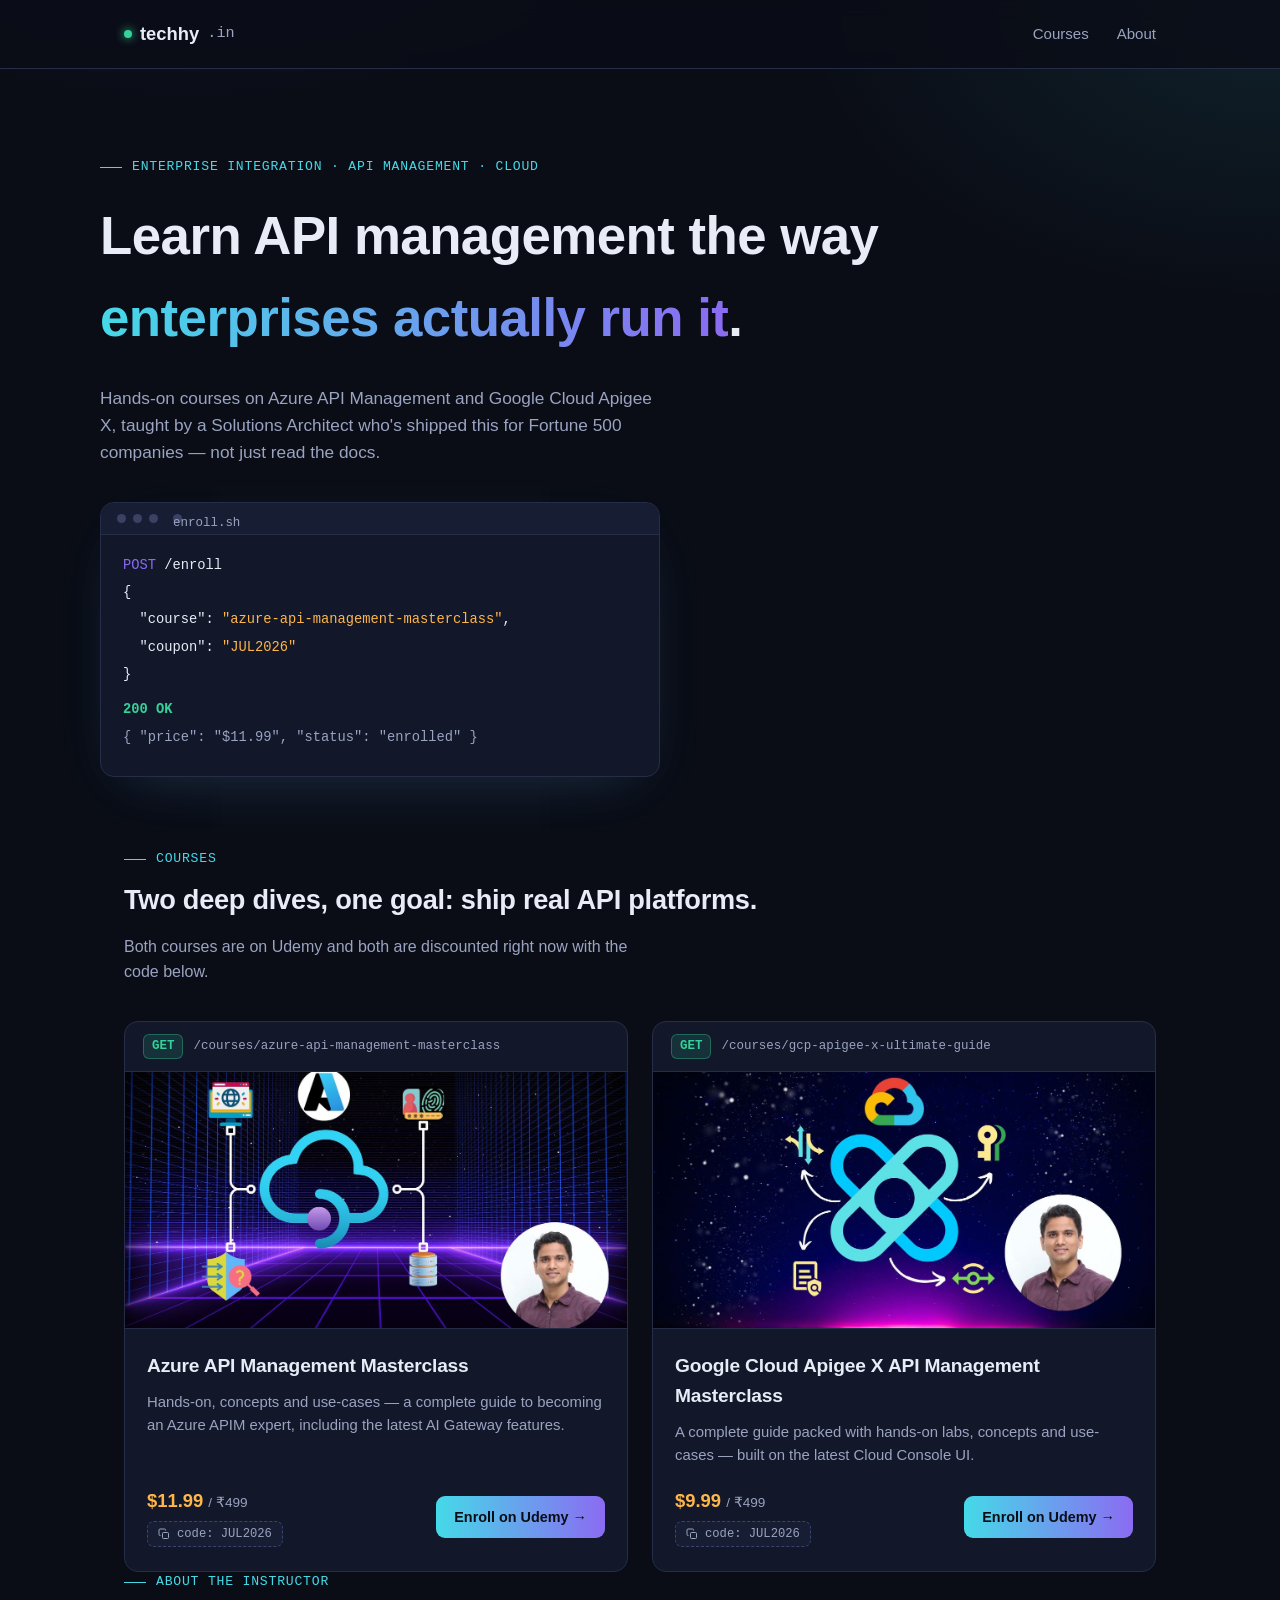
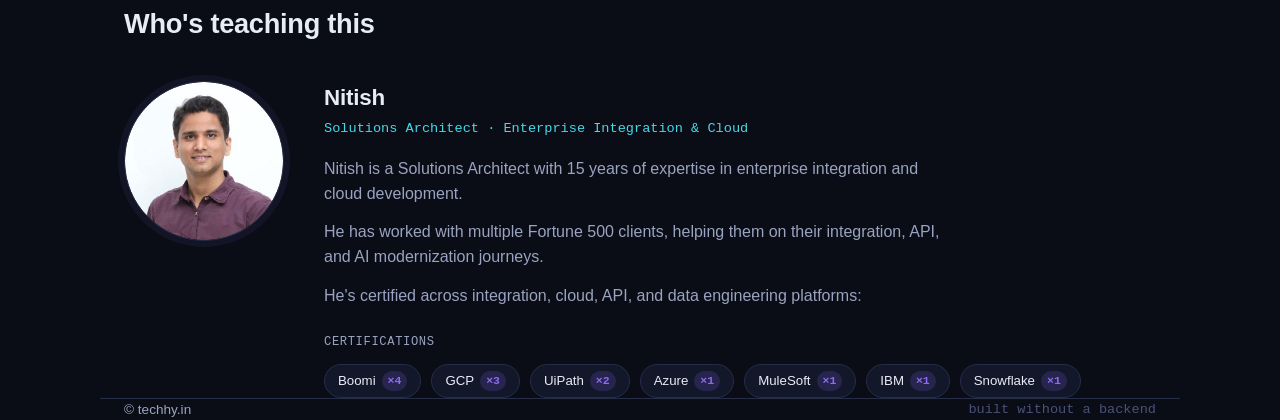
==== index.html @ 42d877bc "Initial Upload" ====
<!DOCTYPE html>
<html lang="en">
<head>
<meta charset="UTF-8">
<meta name="viewport" content="width=device-width, initial-scale=1.0">
<title>Techhy — API Management Courses by Nitish</title>
<meta name="description" content="Hands-on Azure API Management and Google Cloud Apigee X courses, taught by a Solutions Architect with 15 years in enterprise integration.">
<meta http-equiv="Content-Security-Policy" content="default-src 'self'; img-src 'self' data:; style-src 'self' 'unsafe-inline' https://fonts.googleapis.com; font-src https://fonts.gstatic.com; script-src 'self'; frame-ancestors 'none'; base-uri 'self'; form-action 'none';">
<link rel="preconnect" href="https://fonts.googleapis.com">
<link rel="preconnect" href="https://fonts.gstatic.com" crossorigin>
<link href="https://fonts.googleapis.com/css2?family=Space+Grotesk:wght@500;600;700&family=Inter:wght@400;500;600&family=JetBrains+Mono:wght@400;500;600&display=swap" rel="stylesheet">
<style>
  :root{
    --bg:#0a0d16;
    --panel:#12172a;
    --panel-2:#171d33;
    --border:#262d47;
    --text:#e8ecf7;
    --text-dim:#9aa3c0;
    --cyan:#45d9e8;
    --violet:#8b6bf2;
    --amber:#ffb648;
    --get:#34d399;
    --radius:14px;
  }
  *{box-sizing:border-box;}
  html{scroll-behavior:smooth;}
  @media (prefers-reduced-motion: reduce){
    html{scroll-behavior:auto;}
    *{animation-duration:0.001ms !important; transition-duration:0.001ms !important;}
  }
  body{
    margin:0;
    background:
      radial-gradient(ellipse 900px 500px at 15% -10%, rgba(139,107,242,0.16), transparent 60%),
      radial-gradient(ellipse 800px 500px at 100% 0%, rgba(69,217,232,0.10), transparent 60%),
      var(--bg);
    color:var(--text);
    font-family:'Inter', sans-serif;
    line-height:1.55;
    -webkit-font-smoothing:antialiased;
  }
  h1,h2,h3{
    font-family:'Space Grotesk', sans-serif;
    margin:0 0 0.5em 0;
    letter-spacing:-0.01em;
  }
  a{color:inherit;}
  .mono{font-family:'JetBrains Mono', monospace;}
  .wrap{max-width:1080px; margin:0 auto; padding:0 24px;}

  :focus-visible{
    outline:2px solid var(--cyan);
    outline-offset:3px;
    border-radius:4px;
  }

  /* NAV */
  header{
    position:sticky; top:0; z-index:20;
    background:rgba(10,13,22,0.82);
    backdrop-filter:blur(10px);
    border-bottom:1px solid var(--border);
  }
  nav.wrap{
    display:flex; align-items:center; justify-content:space-between;
    height:68px;
  }
  .brand{
    font-family:'Space Grotesk', sans-serif;
    font-weight:700; font-size:1.15rem;
    text-decoration:none;
    display:flex; align-items:center; gap:8px;
  }
  .brand .dot{
    width:8px; height:8px; border-radius:50%;
    background:var(--get);
    box-shadow:0 0 10px var(--get);
    flex-shrink:0;
  }
  .brand .path-suffix{ color:var(--text-dim); font-family:'JetBrains Mono',monospace; font-weight:400; font-size:0.95rem;}
  .navlinks{display:flex; gap:28px; list-style:none; margin:0; padding:0;}
  .navlinks a{
    text-decoration:none; color:var(--text-dim); font-size:0.94rem; font-weight:500;
    transition:color 0.15s ease;
  }
  .navlinks a:hover{color:var(--text);}

  /* HERO */
  .hero{
    padding:88px 0 72px;
  }
  .eyebrow{
    font-family:'JetBrains Mono', monospace;
    color:var(--cyan);
    font-size:0.82rem;
    letter-spacing:0.06em;
    text-transform:uppercase;
    margin-bottom:18px;
    display:flex; align-items:center; gap:10px;
  }
  .eyebrow::before{
    content:"";
    width:22px; height:1px; background:var(--cyan);
    display:inline-block;
  }
  .hero h1{
    font-size:clamp(2.1rem, 4.5vw, 3.3rem);
    max-width:780px;
    font-weight:700;
  }
  .hero h1 .accent{
    background:linear-gradient(90deg, var(--cyan), var(--violet));
    -webkit-background-clip:text;
    background-clip:text;
    color:transparent;
  }
  .hero p.lead{
    color:var(--text-dim);
    font-size:1.08rem;
    max-width:560px;
    margin-bottom:36px;
  }

  /* Console signature element */
  .console{
    background:var(--panel);
    border:1px solid var(--border);
    border-radius:var(--radius);
    max-width:560px;
    overflow:hidden;
    box-shadow:0 20px 60px -20px rgba(69,217,232,0.12), 0 20px 60px -30px rgba(139,107,242,0.15);
  }
  .console-bar{
    display:flex; align-items:center; gap:7px;
    padding:11px 16px;
    background:var(--panel-2);
    border-bottom:1px solid var(--border);
  }
  .console-bar span{
    width:9px; height:9px; border-radius:50%; background:#3a4162;
  }
  .console-title{
    margin-left:8px;
    font-family:'JetBrains Mono', monospace;
    font-size:0.78rem;
    color:var(--text-dim);
  }
  .console-body{
    padding:20px 22px 22px;
    font-family:'JetBrains Mono', monospace;
    font-size:0.86rem;
  }
  .console-line{margin:0 0 6px 0; white-space:pre-wrap;}
  .k{color:var(--violet);}
  .s{color:var(--amber);}
  .c{color:var(--text-dim);}
  .status-ok{
    color:var(--get);
    font-weight:600;
  }

  /* SECTIONS */
  section{padding:64px 0;}
  .section-head{margin-bottom:36px;}
  .section-head .eyebrow{margin-bottom:10px;}
  .section-head h2{font-size:1.7rem;}
  .section-head p{color:var(--text-dim); max-width:520px; margin:0;}

  /* COURSE CARDS */
  .courses-grid{
    display:grid;
    grid-template-columns:repeat(auto-fit, minmax(320px, 1fr));
    gap:24px;
  }
  .course-card{
    background:var(--panel);
    border:1px solid var(--border);
    border-radius:var(--radius);
    overflow:hidden;
    display:flex; flex-direction:column;
    transition:transform 0.2s ease, border-color 0.2s ease;
  }
  .course-card:hover{
    transform:translateY(-3px);
    border-color:#3a4270;
  }
  .endpoint-row{
    display:flex; align-items:center; gap:10px;
    padding:12px 18px;
    border-bottom:1px solid var(--border);
    font-family:'JetBrains Mono', monospace;
    font-size:0.78rem;
    color:var(--text-dim);
    overflow-x:auto;
  }
  .method{
    background:rgba(52,211,153,0.14);
    color:var(--get);
    border:1px solid rgba(52,211,153,0.35);
    padding:2px 8px;
    border-radius:6px;
    font-weight:600;
    flex-shrink:0;
  }
  .course-thumb{
    width:100%;
    aspect-ratio:16/8.2;
    object-fit:cover;
    display:block;
    border-bottom:1px solid var(--border);
  }
  .course-body{
    padding:22px 22px 24px;
    display:flex; flex-direction:column;
    flex:1;
  }
  .course-body h3{font-size:1.2rem; margin-bottom:10px;}
  .course-body p.desc{
    color:var(--text-dim);
    font-size:0.93rem;
    margin:0 0 20px 0;
    flex:1;
  }
  .course-footer{
    display:flex; align-items:center; justify-content:space-between;
    gap:12px;
    flex-wrap:wrap;
  }
  .price-block{display:flex; flex-direction:column; gap:6px;}
  .price{
    font-family:'Space Grotesk', sans-serif;
    font-weight:700;
    font-size:1.15rem;
    color:var(--amber);
  }
  .price .inr{color:var(--text-dim); font-weight:500; font-size:0.85rem;}
  .coupon-btn{
    display:inline-flex; align-items:center; gap:7px;
    background:var(--panel-2);
    border:1px dashed #3a4270;
    color:var(--text-dim);
    font-family:'JetBrains Mono', monospace;
    font-size:0.76rem;
    padding:5px 10px;
    border-radius:7px;
    cursor:pointer;
    width:fit-content;
  }
  .coupon-btn:hover{color:var(--text); border-color:var(--cyan);}
  .coupon-btn svg{width:12px; height:12px; flex-shrink:0;}
  .enroll-btn{
    display:inline-flex; align-items:center; gap:8px;
    background:linear-gradient(90deg, var(--cyan), var(--violet));
    color:#0a0d16;
    font-weight:600;
    font-size:0.9rem;
    padding:10px 18px;
    border-radius:9px;
    text-decoration:none;
    white-space:nowrap;
    transition:filter 0.15s ease, transform 0.15s ease;
  }
  .enroll-btn:hover{filter:brightness(1.08); transform:translateY(-1px);}

  /* ABOUT */
  .about-grid{
    display:grid;
    grid-template-columns:auto 1fr;
    gap:40px;
    align-items:start;
  }
  .about-photo{
    width:160px; height:160px;
    border-radius:50%;
    object-fit:cover;
    border:1px solid var(--border);
    box-shadow:0 0 0 6px rgba(139,107,242,0.08);
  }
  .about-text h3{font-size:1.4rem; margin-bottom:2px;}
  .about-role{
    color:var(--cyan);
    font-family:'JetBrains Mono', monospace;
    font-size:0.85rem;
    margin-bottom:18px;
  }
  .about-text p{color:var(--text-dim); margin:0 0 14px 0; max-width:620px;}
  .cert-label{
    font-family:'JetBrains Mono', monospace;
    font-size:0.76rem;
    color:var(--text-dim);
    text-transform:uppercase;
    letter-spacing:0.05em;
    margin:24px 0 12px 0;
  }
  .cert-chips{display:flex; flex-wrap:wrap; gap:10px;}
  .chip{
    display:inline-flex; align-items:center; gap:6px;
    background:var(--panel);
    border:1px solid var(--border);
    padding:6px 13px;
    border-radius:20px;
    font-size:0.83rem;
  }
  .chip .count{
    background:rgba(139,107,242,0.18);
    color:var(--violet);
    font-family:'JetBrains Mono', monospace;
    font-weight:600;
    font-size:0.72rem;
    padding:1px 6px;
    border-radius:10px;
  }

  @media (max-width:640px){
    .about-grid{grid-template-columns:1fr; justify-items:center; text-align:center;}
    .about-text p{max-width:100%;}
    .cert-chips{justify-content:center;}
    .course-footer{flex-direction:column; align-items:flex-start;}
    .enroll-btn{width:100%; justify-content:center;}
  }

  footer{
    border-top:1px solid var(--border);
    padding:32px 0;
    color:var(--text-dim);
    font-size:0.85rem;
    display:flex; justify-content:space-between; align-items:center;
    flex-wrap:wrap; gap:10px;
  }
  footer .mono{color:#4a5178;}
</style>
</head>
<body>

<header>
  <nav class="wrap">
    <a href="#top" class="brand"><span class="dot"></span>techhy<span class="path-suffix">.in</span></a>
    <ul class="navlinks">
      <li><a href="#courses">Courses</a></li>
      <li><a href="#about">About</a></li>
    </ul>
  </nav>
</header>

<div id="top"></div>

<section class="hero wrap">
  <div class="eyebrow">enterprise integration · api management · cloud</div>
  <h1>Learn API management the way <span class="accent">enterprises actually run it</span>.</h1>
  <p class="lead">Hands-on courses on Azure API Management and Google Cloud Apigee X, taught by a Solutions Architect who's shipped this for Fortune 500 companies — not just read the docs.</p>

  <div class="console" role="img" aria-label="Example API call showing course enrollment with a discount coupon applied">
    <div class="console-bar">
      <span></span><span></span><span></span>
      <span class="console-title">enroll.sh</span>
    </div>
    <div class="console-body">
      <p class="console-line"><span class="k">POST</span> /enroll</p>
      <p class="console-line">{</p>
      <p class="console-line">  "course": <span class="s">"azure-api-management-masterclass"</span>,</p>
      <p class="console-line">  "coupon": <span class="s">"JUL2026"</span></p>
      <p class="console-line">}</p>
      <p class="console-line" style="margin-top:14px;"><span class="status-ok">200 OK</span></p>
      <p class="console-line c">{ "price": "$11.99", "status": "enrolled" }</p>
    </div>
  </div>
</section>

<section id="courses" class="wrap">
  <div class="section-head">
    <div class="eyebrow">courses</div>
    <h2>Two deep dives, one goal: ship real API platforms.</h2>
    <p>Both courses are on Udemy and both are discounted right now with the code below.</p>
  </div>

  <div class="courses-grid">

    <!-- Course 1 -->
    <article class="course-card">
      <div class="endpoint-row"><span class="method">GET</span> /courses/azure-api-management-masterclass</div>
      <img class="course-thumb" src="assets/azure-apim.jpg" alt="Azure API Management Masterclass course thumbnail">
      <div class="course-body">
        <h3>Azure API Management Masterclass</h3>
        <p class="desc">Hands-on, concepts and use-cases — a complete guide to becoming an Azure APIM expert, including the latest AI Gateway features.</p>
        <div class="course-footer">
          <div class="price-block">
            <div class="price">$11.99 <span class="inr">/ ₹499</span></div>
            <button class="coupon-btn" data-copy="JUL2026" type="button" aria-label="Copy coupon code JUL2026">
              <svg viewBox="0 0 24 24" fill="none" stroke="currentColor" stroke-width="2"><rect x="9" y="9" width="12" height="12" rx="2"/><path d="M5 15H4a2 2 0 0 1-2-2V4a2 2 0 0 1 2-2h9a2 2 0 0 1 2 2v1"/></svg>
              code: JUL2026
            </button>
          </div>
          <a class="enroll-btn" href="https://udemy.com/azure-api-management-masterclass?couponCode=JUL2026" target="_blank" rel="noopener noreferrer">Enroll on Udemy →</a>
        </div>
      </div>
    </article>

    <!-- Course 2 -->
    <article class="course-card">
      <div class="endpoint-row"><span class="method">GET</span> /courses/gcp-apigee-x-ultimate-guide</div>
      <img class="course-thumb" src="assets/apigee.jpg" alt="Google Cloud Apigee X API Management Masterclass course thumbnail">
      <div class="course-body">
        <h3>Google Cloud Apigee X API Management Masterclass</h3>
        <p class="desc">A complete guide packed with hands-on labs, concepts and use-cases — built on the latest Cloud Console UI.</p>
        <div class="course-footer">
          <div class="price-block">
            <div class="price">$9.99 <span class="inr">/ ₹499</span></div>
            <button class="coupon-btn" data-copy="JUL2026" type="button" aria-label="Copy coupon code JUL2026">
              <svg viewBox="0 0 24 24" fill="none" stroke="currentColor" stroke-width="2"><rect x="9" y="9" width="12" height="12" rx="2"/><path d="M5 15H4a2 2 0 0 1-2-2V4a2 2 0 0 1 2-2h9a2 2 0 0 1 2 2v1"/></svg>
              code: JUL2026
            </button>
          </div>
          <a class="enroll-btn" href="https://www.udemy.com/course/gcp-apigee-x-ultimate-guide?couponCode=JUL2026" target="_blank" rel="noopener noreferrer">Enroll on Udemy →</a>
        </div>
      </div>
    </article>

  </div>
</section>

<section id="about" class="wrap">
  <div class="section-head">
    <div class="eyebrow">about the instructor</div>
    <h2>Who's teaching this</h2>
  </div>

  <div class="about-grid">
    <img class="about-photo" src="assets/headshot.png" alt="Photo of Nitish">
    <div class="about-text">
      <h3>Nitish</h3>
      <div class="about-role">Solutions Architect · Enterprise Integration &amp; Cloud</div>
      <p>Nitish is a Solutions Architect with 15 years of expertise in enterprise integration and cloud development.</p>
      <p>He has worked with multiple Fortune 500 clients, helping them on their integration, API, and AI modernization journeys.</p>
      <p>He's certified across integration, cloud, API, and data engineering platforms:</p>

      <div class="cert-label">Certifications</div>
      <div class="cert-chips">
        <span class="chip">Boomi <span class="count">×4</span></span>
        <span class="chip">GCP <span class="count">×3</span></span>
        <span class="chip">UiPath <span class="count">×2</span></span>
        <span class="chip">Azure <span class="count">×1</span></span>
        <span class="chip">MuleSoft <span class="count">×1</span></span>
        <span class="chip">IBM <span class="count">×1</span></span>
        <span class="chip">Snowflake <span class="count">×1</span></span>
      </div>
    </div>
  </div>
</section>

<footer class="wrap">
  <span>© <span id="year"></span> techhy.in</span>
  <span class="mono">built without a backend</span>
</footer>

<script>
  document.getElementById('year').textContent = new Date().getFullYear();

  document.querySelectorAll('.coupon-btn').forEach(function(btn){
    btn.addEventListener('click', function(){
      var code = btn.getAttribute('data-copy');
      var original = btn.innerHTML;
      navigator.clipboard.writeText(code).then(function(){
        btn.textContent = 'copied!';
        setTimeout(function(){ btn.innerHTML = original; }, 1500);
      }).catch(function(){
        // Clipboard API unavailable — no-op, code is still visible on the button
      });
    });
  });
</script>

</body>
</html>
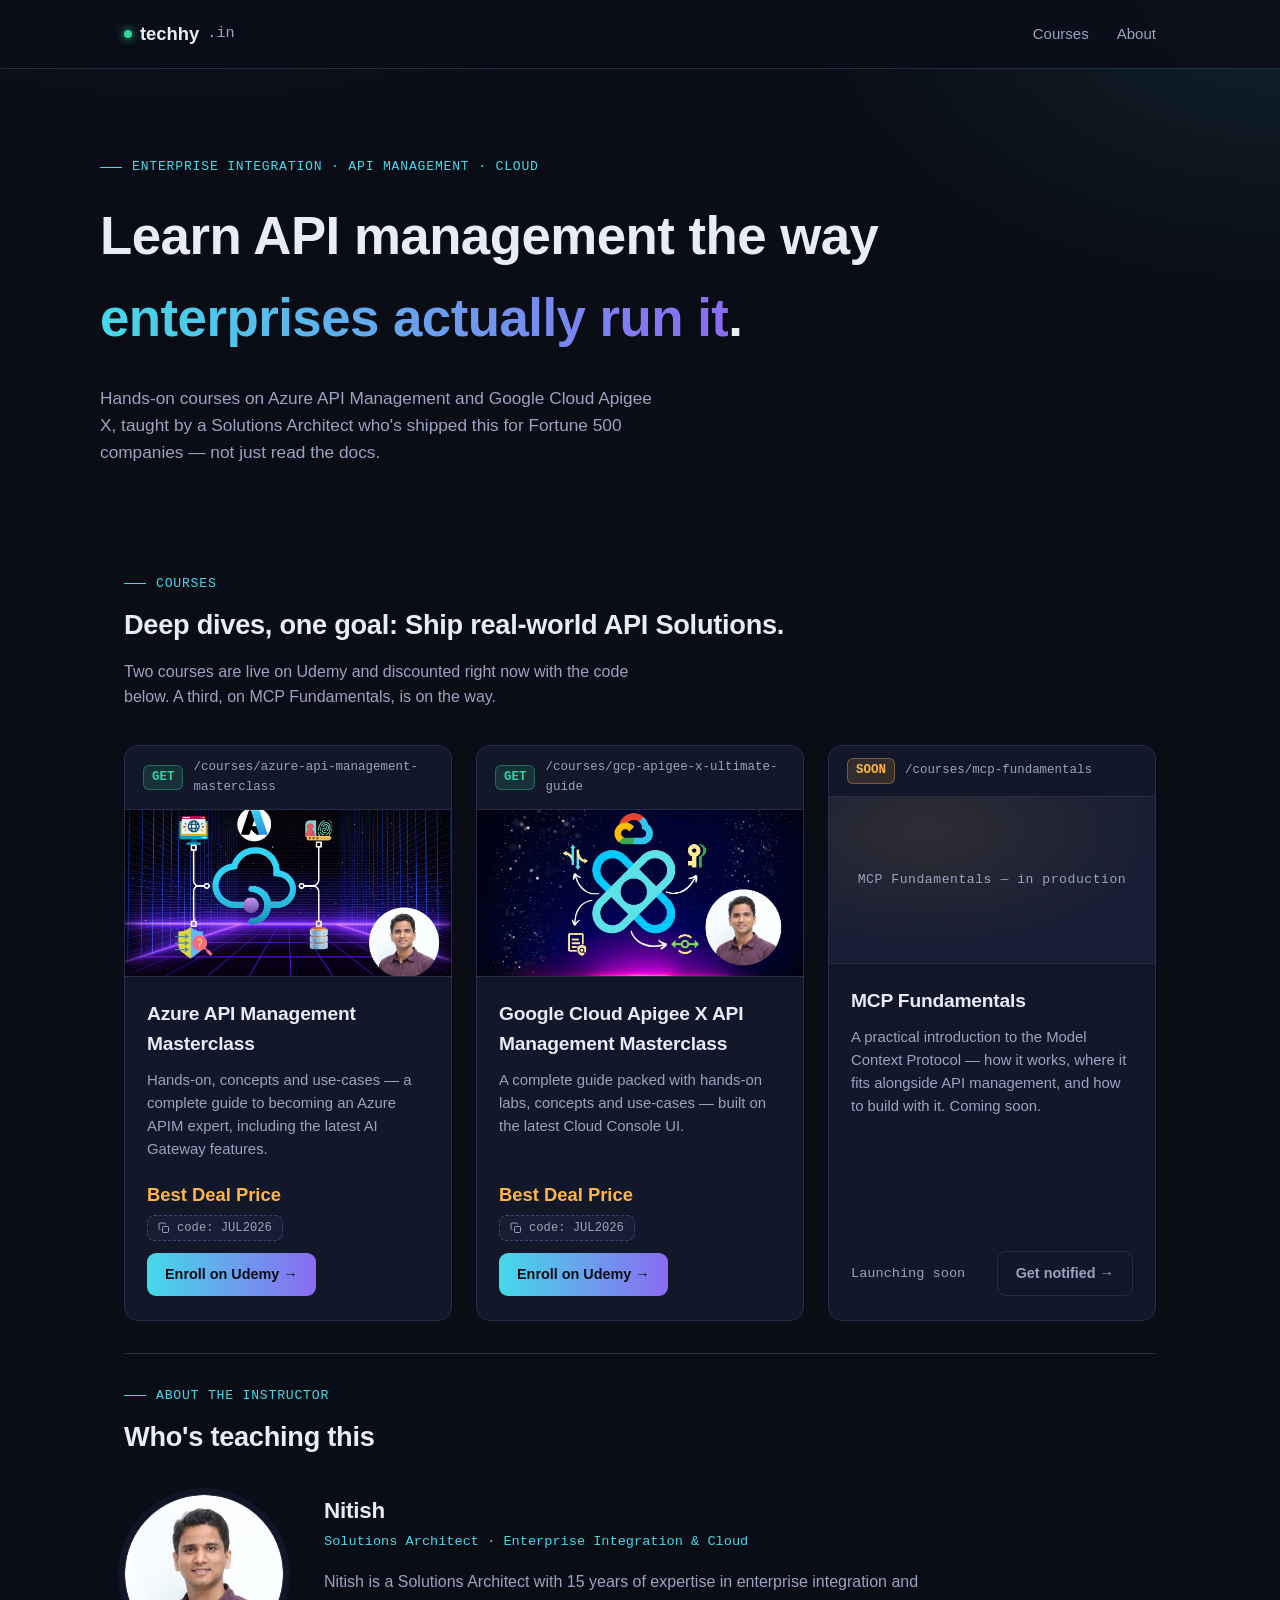
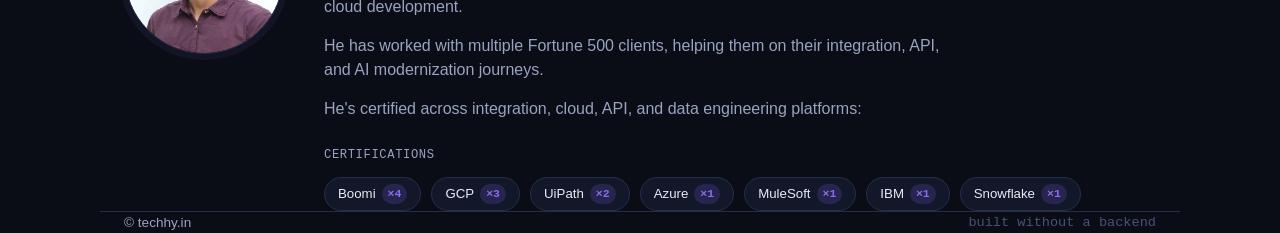
==== commit 3faa685c: "Add files via upload" ====
--- a/index.html
+++ b/index.html
@@ -122,46 +122,13 @@
     margin-bottom:36px;
   }
 
-  /* Console signature element */
-  .console{
-    background:var(--panel);
-    border:1px solid var(--border);
-    border-radius:var(--radius);
-    max-width:560px;
-    overflow:hidden;
-    box-shadow:0 20px 60px -20px rgba(69,217,232,0.12), 0 20px 60px -30px rgba(139,107,242,0.15);
-  }
-  .console-bar{
-    display:flex; align-items:center; gap:7px;
-    padding:11px 16px;
-    background:var(--panel-2);
-    border-bottom:1px solid var(--border);
-  }
-  .console-bar span{
-    width:9px; height:9px; border-radius:50%; background:#3a4162;
-  }
-  .console-title{
-    margin-left:8px;
-    font-family:'JetBrains Mono', monospace;
-    font-size:0.78rem;
-    color:var(--text-dim);
-  }
-  .console-body{
-    padding:20px 22px 22px;
-    font-family:'JetBrains Mono', monospace;
-    font-size:0.86rem;
-  }
-  .console-line{margin:0 0 6px 0; white-space:pre-wrap;}
-  .k{color:var(--violet);}
-  .s{color:var(--amber);}
-  .c{color:var(--text-dim);}
-  .status-ok{
-    color:var(--get);
-    font-weight:600;
-  }
-
   /* SECTIONS */
   section{padding:64px 0;}
+  .section-divider{
+    border:none;
+    border-top:1px solid var(--border);
+    margin:32px 0;
+  }
   .section-head{margin-bottom:36px;}
   .section-head .eyebrow{margin-bottom:10px;}
   .section-head h2{font-size:1.7rem;}
@@ -203,12 +170,30 @@
     font-weight:600;
     flex-shrink:0;
   }
+  .method.soon{
+    background:rgba(255,182,72,0.14);
+    color:var(--amber);
+    border:1px solid rgba(255,182,72,0.35);
+  }
   .course-thumb{
     width:100%;
     aspect-ratio:16/8.2;
     object-fit:cover;
     display:block;
     border-bottom:1px solid var(--border);
+  }
+  .course-thumb-placeholder{
+    width:100%;
+    aspect-ratio:16/8.2;
+    display:flex; align-items:center; justify-content:center;
+    background:
+      radial-gradient(ellipse 400px 200px at 30% 20%, rgba(255,182,72,0.10), transparent 60%),
+      var(--panel-2);
+    border-bottom:1px solid var(--border);
+    font-family:'JetBrains Mono', monospace;
+    font-size:0.82rem;
+    color:var(--text-dim);
+    letter-spacing:0.04em;
   }
   .course-body{
     padding:22px 22px 24px;
@@ -262,6 +247,25 @@
     transition:filter 0.15s ease, transform 0.15s ease;
   }
   .enroll-btn:hover{filter:brightness(1.08); transform:translateY(-1px);}
+  .notify-btn{
+    display:inline-flex; align-items:center; gap:8px;
+    background:transparent;
+    border:1px solid var(--border);
+    color:var(--text-dim);
+    font-weight:600;
+    font-size:0.9rem;
+    padding:10px 18px;
+    border-radius:9px;
+    text-decoration:none;
+    white-space:nowrap;
+    transition:color 0.15s ease, border-color 0.15s ease;
+  }
+  .notify-btn:hover{color:var(--text); border-color:var(--amber);}
+  .coming-soon{
+    font-family:'JetBrains Mono', monospace;
+    font-size:0.85rem;
+    color:var(--text-dim);
+  }
 
   /* ABOUT */
   .about-grid{
@@ -318,6 +322,7 @@
     .cert-chips{justify-content:center;}
     .course-footer{flex-direction:column; align-items:flex-start;}
     .enroll-btn{width:100%; justify-content:center;}
+    .notify-btn{width:100%; justify-content:center;}
   }
 
   footer{
@@ -349,29 +354,13 @@
   <div class="eyebrow">enterprise integration · api management · cloud</div>
   <h1>Learn API management the way <span class="accent">enterprises actually run it</span>.</h1>
   <p class="lead">Hands-on courses on Azure API Management and Google Cloud Apigee X, taught by a Solutions Architect who's shipped this for Fortune 500 companies — not just read the docs.</p>
-
-  <div class="console" role="img" aria-label="Example API call showing course enrollment with a discount coupon applied">
-    <div class="console-bar">
-      <span></span><span></span><span></span>
-      <span class="console-title">enroll.sh</span>
-    </div>
-    <div class="console-body">
-      <p class="console-line"><span class="k">POST</span> /enroll</p>
-      <p class="console-line">{</p>
-      <p class="console-line">  "course": <span class="s">"azure-api-management-masterclass"</span>,</p>
-      <p class="console-line">  "coupon": <span class="s">"JUL2026"</span></p>
-      <p class="console-line">}</p>
-      <p class="console-line" style="margin-top:14px;"><span class="status-ok">200 OK</span></p>
-      <p class="console-line c">{ "price": "$11.99", "status": "enrolled" }</p>
-    </div>
-  </div>
 </section>
 
 <section id="courses" class="wrap">
   <div class="section-head">
     <div class="eyebrow">courses</div>
-    <h2>Two deep dives, one goal: ship real API platforms.</h2>
-    <p>Both courses are on Udemy and both are discounted right now with the code below.</p>
+    <h2>Deep dives, one goal: Ship real-world API Solutions.</h2>
+    <p>Two courses are live on Udemy and discounted right now with the code below. A third, on MCP Fundamentals, is on the way.</p>
   </div>
 
   <div class="courses-grid">
@@ -385,7 +374,7 @@
         <p class="desc">Hands-on, concepts and use-cases — a complete guide to becoming an Azure APIM expert, including the latest AI Gateway features.</p>
         <div class="course-footer">
           <div class="price-block">
-            <div class="price">$11.99 <span class="inr">/ ₹499</span></div>
+            <div class="price">Best Deal Price</div>
             <button class="coupon-btn" data-copy="JUL2026" type="button" aria-label="Copy coupon code JUL2026">
               <svg viewBox="0 0 24 24" fill="none" stroke="currentColor" stroke-width="2"><rect x="9" y="9" width="12" height="12" rx="2"/><path d="M5 15H4a2 2 0 0 1-2-2V4a2 2 0 0 1 2-2h9a2 2 0 0 1 2 2v1"/></svg>
               code: JUL2026
@@ -405,7 +394,7 @@
         <p class="desc">A complete guide packed with hands-on labs, concepts and use-cases — built on the latest Cloud Console UI.</p>
         <div class="course-footer">
           <div class="price-block">
-            <div class="price">$9.99 <span class="inr">/ ₹499</span></div>
+            <div class="price">Best Deal Price</div>
             <button class="coupon-btn" data-copy="JUL2026" type="button" aria-label="Copy coupon code JUL2026">
               <svg viewBox="0 0 24 24" fill="none" stroke="currentColor" stroke-width="2"><rect x="9" y="9" width="12" height="12" rx="2"/><path d="M5 15H4a2 2 0 0 1-2-2V4a2 2 0 0 1 2-2h9a2 2 0 0 1 2 2v1"/></svg>
               code: JUL2026
@@ -416,8 +405,26 @@
       </div>
     </article>
 
+    <!-- Course 3 (upcoming) -->
+    <article class="course-card">
+      <div class="endpoint-row"><span class="method soon">SOON</span> /courses/mcp-fundamentals</div>
+      <div class="course-thumb-placeholder">MCP Fundamentals — in production</div>
+      <div class="course-body">
+        <h3>MCP Fundamentals</h3>
+        <p class="desc">A practical introduction to the Model Context Protocol — how it works, where it fits alongside API management, and how to build with it. Coming soon.</p>
+        <div class="course-footer">
+          <div class="price-block">
+            <div class="coming-soon">Launching soon</div>
+          </div>
+          <a class="notify-btn" href="mailto:shete.nitish@gmail.com?subject=Notify%20me%3A%20MCP%20Fundamentals%20course">Get notified →</a>
+        </div>
+      </div>
+    </article>
+
   </div>
 </section>
+
+<div class="wrap"><hr class="section-divider"></div>
 
 <section id="about" class="wrap">
   <div class="section-head">
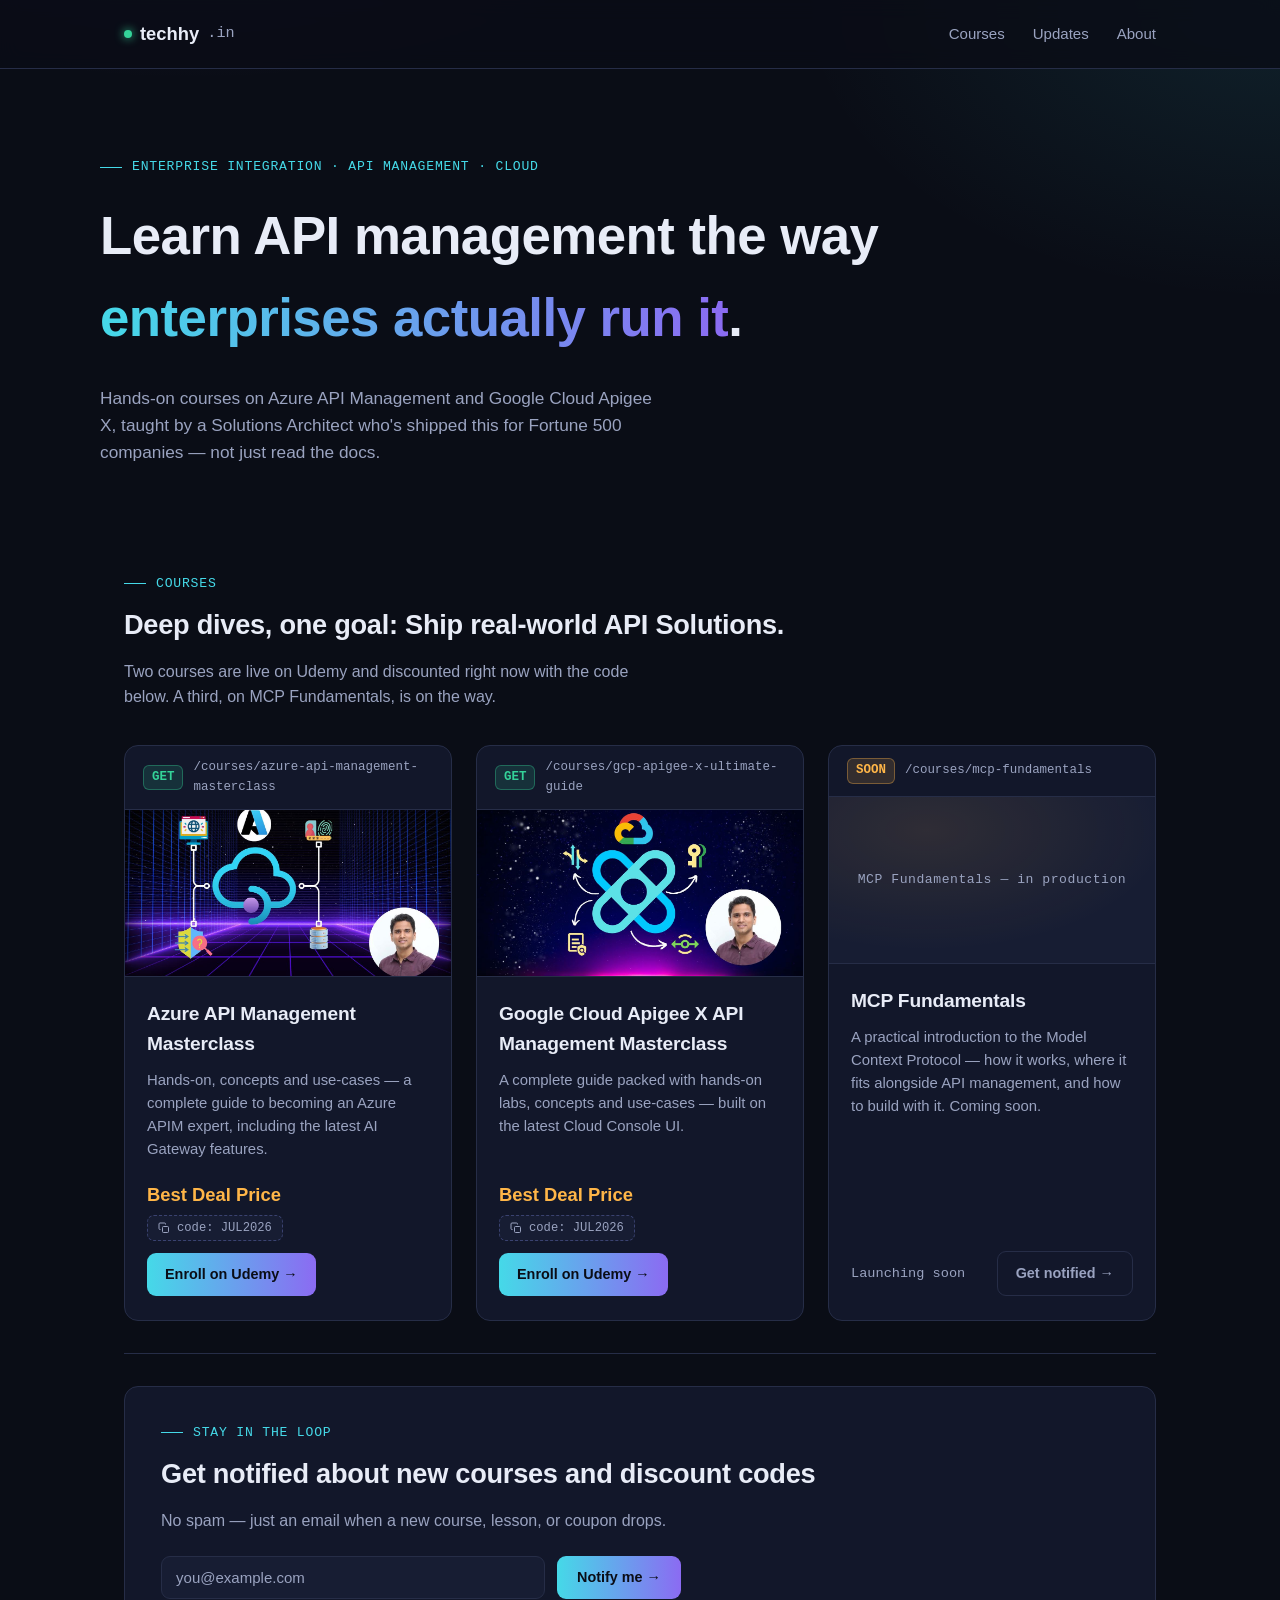
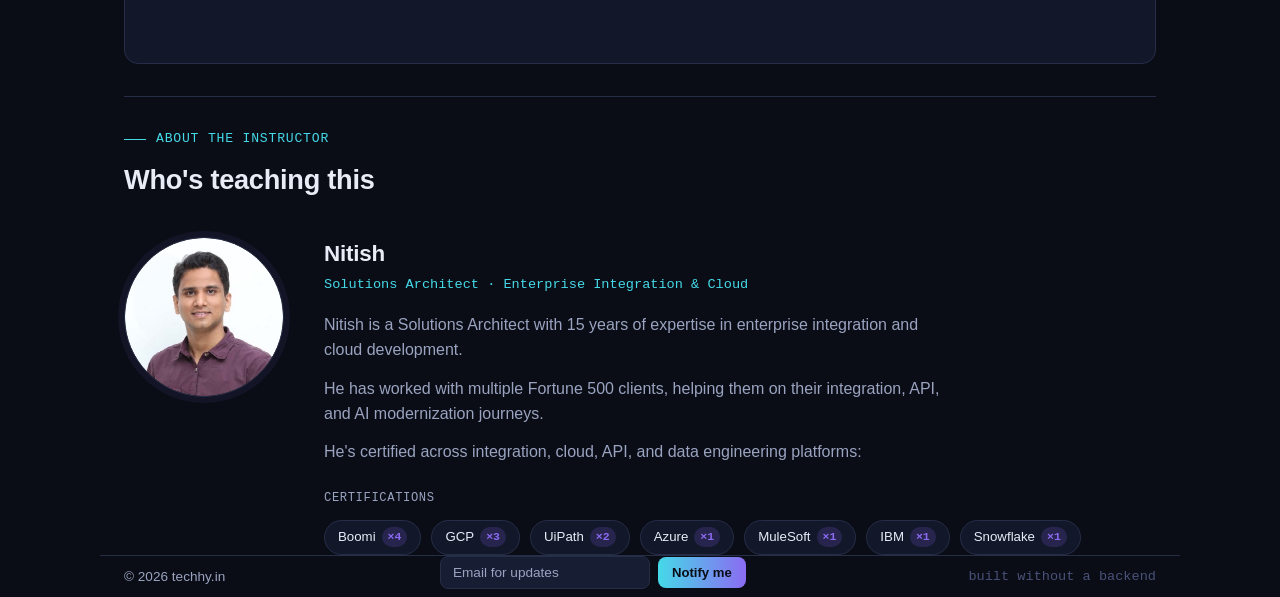
==== commit 1bc4ca35: "enhancements for email newsletters" ====
--- a/index.html
+++ b/index.html
@@ -5,7 +5,7 @@
 <meta name="viewport" content="width=device-width, initial-scale=1.0">
 <title>Techhy — API Management Courses by Nitish</title>
 <meta name="description" content="Hands-on Azure API Management and Google Cloud Apigee X courses, taught by a Solutions Architect with 15 years in enterprise integration.">
-<meta http-equiv="Content-Security-Policy" content="default-src 'self'; img-src 'self' data:; style-src 'self' 'unsafe-inline' https://fonts.googleapis.com; font-src https://fonts.gstatic.com; script-src 'self'; frame-ancestors 'none'; base-uri 'self'; form-action 'none';">
+<meta http-equiv="Content-Security-Policy" content="default-src 'self'; img-src 'self' data:; style-src 'self' 'unsafe-inline' https://fonts.googleapis.com; font-src https://fonts.gstatic.com; script-src 'self'; connect-src 'self' https://formspree.io; form-action 'self' https://formspree.io; frame-ancestors 'none'; base-uri 'self';">
 <link rel="preconnect" href="https://fonts.googleapis.com">
 <link rel="preconnect" href="https://fonts.gstatic.com" crossorigin>
 <link href="https://fonts.googleapis.com/css2?family=Space+Grotesk:wght@500;600;700&family=Inter:wght@400;500;600&family=JetBrains+Mono:wght@400;500;600&display=swap" rel="stylesheet">
@@ -325,6 +325,61 @@
     .notify-btn{width:100%; justify-content:center;}
   }
 
+  /* NEWSLETTER */
+  .newsletter-panel{
+    background:var(--panel);
+    border:1px solid var(--border);
+    border-radius:var(--radius);
+    padding:36px;
+  }
+  .newsletter-panel .section-head{margin-bottom:22px;}
+  .subscribe-form{
+    display:flex;
+    gap:12px;
+    flex-wrap:wrap;
+    max-width:520px;
+  }
+  .email-input{
+    flex:1 1 260px;
+    background:var(--panel-2);
+    border:1px solid var(--border);
+    color:var(--text);
+    font-family:'Inter', sans-serif;
+    font-size:0.94rem;
+    padding:12px 14px;
+    border-radius:9px;
+  }
+  .email-input::placeholder{color:var(--text-dim);}
+  .email-input:focus{border-color:var(--cyan); outline:none;}
+  .subscribe-btn{
+    display:inline-flex; align-items:center; justify-content:center; gap:8px;
+    background:linear-gradient(90deg, var(--cyan), var(--violet));
+    color:#0a0d16;
+    font-weight:600;
+    font-size:0.9rem;
+    padding:12px 20px;
+    border:none;
+    border-radius:9px;
+    cursor:pointer;
+    white-space:nowrap;
+    transition:filter 0.15s ease, transform 0.15s ease;
+  }
+  .subscribe-btn:hover{filter:brightness(1.08); transform:translateY(-1px);}
+  .subscribe-btn:disabled{opacity:0.6; cursor:not-allowed; transform:none;}
+  .form-msg{
+    margin-top:12px;
+    font-size:0.85rem;
+    min-height:1.2em;
+  }
+  .form-msg[data-state="success"]{color:var(--get);}
+  .form-msg[data-state="error"]{color:#ff8a8a;}
+
+  @media (max-width:640px){
+    .newsletter-panel{padding:26px;}
+    .subscribe-form{flex-direction:column;}
+    .subscribe-btn{width:100%;}
+  }
+
   footer{
     border-top:1px solid var(--border);
     padding:32px 0;
@@ -334,6 +389,43 @@
     flex-wrap:wrap; gap:10px;
   }
   footer .mono{color:#4a5178;}
+
+  .footer-form{
+    display:flex; align-items:center; gap:8px;
+    flex-wrap:wrap;
+  }
+  .footer-email-input{
+    background:var(--panel-2);
+    border:1px solid var(--border);
+    color:var(--text);
+    font-family:'Inter', sans-serif;
+    font-size:0.85rem;
+    padding:8px 12px;
+    border-radius:8px;
+    width:210px;
+    max-width:60vw;
+  }
+  .footer-email-input::placeholder{color:var(--text-dim);}
+  .footer-email-input:focus{border-color:var(--cyan); outline:none;}
+  .footer-subscribe-btn{
+    display:inline-flex; align-items:center; justify-content:center;
+    background:linear-gradient(90deg, var(--cyan), var(--violet));
+    color:#0a0d16;
+    font-weight:600;
+    font-size:0.82rem;
+    padding:8px 14px;
+    border:none;
+    border-radius:8px;
+    cursor:pointer;
+    white-space:nowrap;
+  }
+  .footer-subscribe-btn:disabled{opacity:0.6; cursor:not-allowed;}
+  .footer-form-msg{
+    font-size:0.78rem;
+    width:100%;
+  }
+  .footer-form-msg[data-state="success"]{color:var(--get);}
+  .footer-form-msg[data-state="error"]{color:#ff8a8a;}
 </style>
 </head>
 <body>
@@ -343,6 +435,7 @@
     <a href="#top" class="brand"><span class="dot"></span>techhy<span class="path-suffix">.in</span></a>
     <ul class="navlinks">
       <li><a href="#courses">Courses</a></li>
+      <li><a href="#newsletter">Updates</a></li>
       <li><a href="#about">About</a></li>
     </ul>
   </nav>
@@ -426,6 +519,24 @@
 
 <div class="wrap"><hr class="section-divider"></div>
 
+<section id="newsletter" class="wrap">
+  <div class="newsletter-panel">
+    <div class="section-head">
+      <div class="eyebrow">stay in the loop</div>
+      <h2>Get notified about new courses and discount codes</h2>
+      <p>No spam — just an email when a new course, lesson, or coupon drops.</p>
+    </div>
+    <form class="subscribe-form" id="newsletter-form" data-form-name="newsletter">
+      <label for="newsletter-email" class="sr-only" style="position:absolute;width:1px;height:1px;overflow:hidden;clip:rect(0,0,0,0);">Email address</label>
+      <input type="email" id="newsletter-email" name="email" class="email-input" placeholder="you@example.com" required autocomplete="email">
+      <button type="submit" class="subscribe-btn">Notify me →</button>
+    </form>
+    <div class="form-msg" id="newsletter-msg" role="status" aria-live="polite"></div>
+  </div>
+</section>
+
+<div class="wrap"><hr class="section-divider"></div>
+
 <section id="about" class="wrap">
   <div class="section-head">
     <div class="eyebrow">about the instructor</div>
@@ -457,25 +568,16 @@
 
 <footer class="wrap">
   <span>© <span id="year"></span> techhy.in</span>
+  <form class="footer-form" id="footer-newsletter-form" data-form-name="footer-newsletter">
+    <label for="footer-email" class="sr-only" style="position:absolute;width:1px;height:1px;overflow:hidden;clip:rect(0,0,0,0);">Email address</label>
+    <input type="email" id="footer-email" name="email" class="footer-email-input" placeholder="Email for updates" required autocomplete="email">
+    <button type="submit" class="footer-subscribe-btn">Notify me</button>
+    <div class="footer-form-msg" id="footer-newsletter-msg" role="status" aria-live="polite"></div>
+  </form>
   <span class="mono">built without a backend</span>
 </footer>
 
-<script>
-  document.getElementById('year').textContent = new Date().getFullYear();
-
-  document.querySelectorAll('.coupon-btn').forEach(function(btn){
-    btn.addEventListener('click', function(){
-      var code = btn.getAttribute('data-copy');
-      var original = btn.innerHTML;
-      navigator.clipboard.writeText(code).then(function(){
-        btn.textContent = 'copied!';
-        setTimeout(function(){ btn.innerHTML = original; }, 1500);
-      }).catch(function(){
-        // Clipboard API unavailable — no-op, code is still visible on the button
-      });
-    });
-  });
-</script>
+<script src="assets/main.js" defer></script>
 
 </body>
 </html>
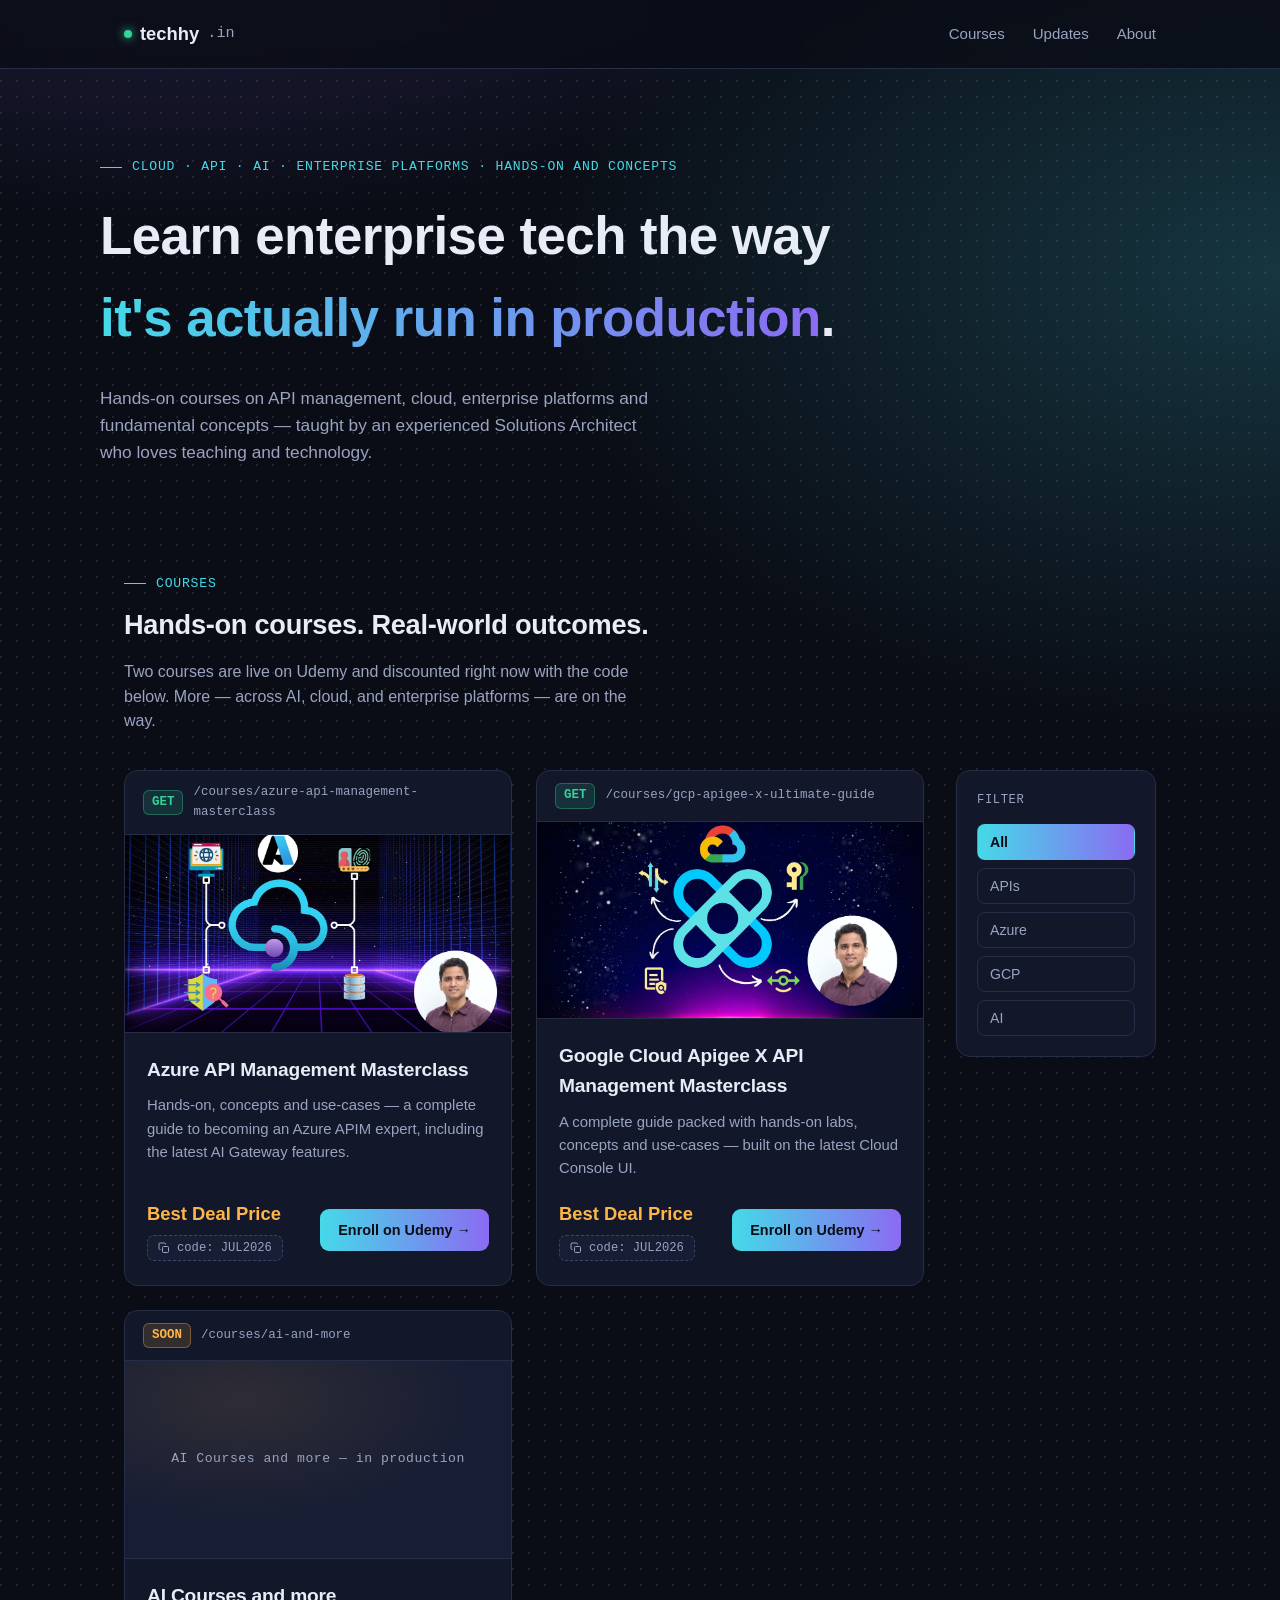
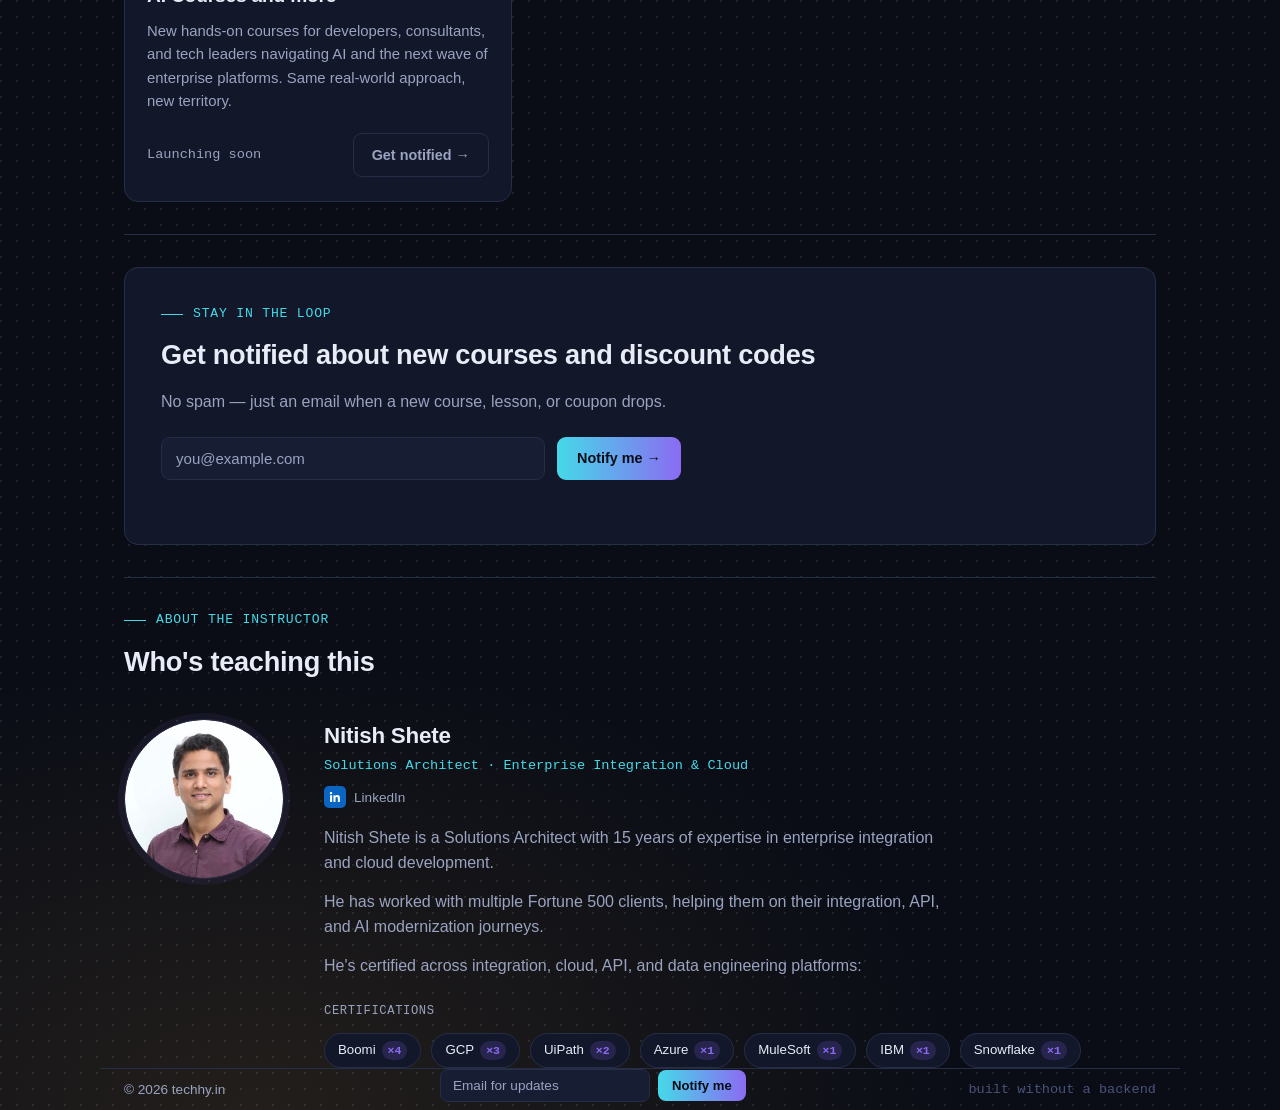
==== commit 15b01848: "category filter" ====
--- a/index.html
+++ b/index.html
@@ -3,7 +3,7 @@
 <head>
 <meta charset="UTF-8">
 <meta name="viewport" content="width=device-width, initial-scale=1.0">
-<title>Techhy — API Management Courses by Nitish</title>
+<title>Techhy — API Management Courses by Nitish Shete</title>
 <meta name="description" content="Hands-on Azure API Management and Google Cloud Apigee X courses, taught by a Solutions Architect with 15 years in enterprise integration.">
 <meta http-equiv="Content-Security-Policy" content="default-src 'self'; img-src 'self' data:; style-src 'self' 'unsafe-inline' https://fonts.googleapis.com; font-src https://fonts.gstatic.com; script-src 'self'; connect-src 'self' https://formspree.io; form-action 'self' https://formspree.io; frame-ancestors 'none'; base-uri 'self';">
 <link rel="preconnect" href="https://fonts.googleapis.com">
@@ -32,8 +32,10 @@
   body{
     margin:0;
     background:
-      radial-gradient(ellipse 900px 500px at 15% -10%, rgba(139,107,242,0.16), transparent 60%),
-      radial-gradient(ellipse 800px 500px at 100% 0%, rgba(69,217,232,0.10), transparent 60%),
+      radial-gradient(circle at 1px 1px, rgba(255,255,255,0.09) 1.2px, transparent 0) 0 0/16px 16px,
+      radial-gradient(ellipse 1300px 800px at 15% -10%, rgba(139,107,242,0.28), transparent 62%),
+      radial-gradient(ellipse 1200px 750px at 100% 10%, rgba(69,217,232,0.20), transparent 62%),
+      radial-gradient(ellipse 1100px 700px at 20% 100%, rgba(255,182,72,0.10), transparent 65%),
       var(--bg);
     color:var(--text);
     font-family:'Inter', sans-serif;
@@ -134,12 +136,69 @@
   .section-head h2{font-size:1.7rem;}
   .section-head p{color:var(--text-dim); max-width:520px; margin:0;}
 
+  /* COURSES LAYOUT + FILTER */
+  .courses-layout{
+    display:grid;
+    grid-template-columns:1fr 200px;
+    gap:32px;
+    align-items:start;
+  }
+  .courses-filter{
+    position:sticky;
+    top:88px;
+    background:var(--panel);
+    border:1px solid var(--border);
+    border-radius:var(--radius);
+    padding:20px;
+  }
+  .filter-label{
+    font-family:'JetBrains Mono', monospace;
+    text-transform:uppercase;
+    letter-spacing:0.05em;
+    color:var(--text-dim);
+    font-size:0.76rem;
+    margin-bottom:14px;
+  }
+  .filter-buttons{
+    display:flex;
+    flex-direction:column;
+    gap:8px;
+  }
+  .filter-btn{
+    text-align:left;
+    background:transparent;
+    border:1px solid var(--border);
+    color:var(--text-dim);
+    font-family:'Inter', sans-serif;
+    font-size:0.88rem;
+    font-weight:500;
+    padding:9px 12px;
+    border-radius:8px;
+    cursor:pointer;
+    transition:color 0.15s ease, border-color 0.15s ease, background 0.15s ease;
+  }
+  .filter-btn:hover{color:var(--text); border-color:#3a4270;}
+  .filter-btn.active{
+    background:linear-gradient(90deg, var(--cyan), var(--violet));
+    color:#0a0d16;
+    border-color:transparent;
+    font-weight:600;
+  }
+
+  @media (max-width:860px){
+    .courses-layout{grid-template-columns:1fr;}
+    .courses-filter{position:static; order:-1;}
+    .filter-buttons{flex-direction:row; flex-wrap:wrap;}
+    .filter-btn{flex:1 1 auto; text-align:center;}
+  }
+
   /* COURSE CARDS */
   .courses-grid{
     display:grid;
     grid-template-columns:repeat(auto-fit, minmax(320px, 1fr));
     gap:24px;
   }
+  .course-card.hidden{display:none;}
   .course-card{
     background:var(--panel);
     border:1px solid var(--border);
@@ -286,8 +345,26 @@
     color:var(--cyan);
     font-family:'JetBrains Mono', monospace;
     font-size:0.85rem;
+    margin-bottom:10px;
+  }
+  .linkedin-link{
+    display:inline-flex; align-items:center; gap:8px;
+    color:var(--text-dim);
+    font-size:0.85rem;
+    font-weight:500;
+    text-decoration:none;
     margin-bottom:18px;
-  }
+    transition:color 0.15s ease;
+  }
+  .linkedin-badge{
+    display:inline-flex; align-items:center; justify-content:center;
+    width:22px; height:22px;
+    border-radius:5px;
+    background:#0A66C2;
+    flex-shrink:0;
+  }
+  .linkedin-badge svg{width:14px; height:14px; fill:#fff;}
+  .linkedin-link:hover{color:var(--text);}
   .about-text p{color:var(--text-dim); margin:0 0 14px 0; max-width:620px;}
   .cert-label{
     font-family:'JetBrains Mono', monospace;
@@ -444,22 +521,23 @@
 <div id="top"></div>
 
 <section class="hero wrap">
-  <div class="eyebrow">enterprise integration · api management · cloud</div>
-  <h1>Learn API management the way <span class="accent">enterprises actually run it</span>.</h1>
-  <p class="lead">Hands-on courses on Azure API Management and Google Cloud Apigee X, taught by a Solutions Architect who's shipped this for Fortune 500 companies — not just read the docs.</p>
+  <div class="eyebrow">cloud · API · AI · enterprise platforms · hands-on and concepts</div>
+  <h1>Learn enterprise tech the way <span class="accent">it's actually run in production</span>.</h1>
+  <p class="lead">Hands-on courses on API management, cloud, enterprise platforms and fundamental concepts — taught by an experienced Solutions Architect who loves teaching and technology.</p>
 </section>
 
 <section id="courses" class="wrap">
   <div class="section-head">
     <div class="eyebrow">courses</div>
-    <h2>Deep dives, one goal: Ship real-world API Solutions.</h2>
-    <p>Two courses are live on Udemy and discounted right now with the code below. A third, on MCP Fundamentals, is on the way.</p>
+    <h2>Hands-on courses. Real-world outcomes.</h2>
+    <p>Two courses are live on Udemy and discounted right now with the code below. More — across AI, cloud, and enterprise platforms — are on the way.</p>
   </div>
 
+  <div class="courses-layout">
   <div class="courses-grid">
 
     <!-- Course 1 -->
-    <article class="course-card">
+    <article class="course-card" data-categories="api azure">
       <div class="endpoint-row"><span class="method">GET</span> /courses/azure-api-management-masterclass</div>
       <img class="course-thumb" src="assets/azure-apim.jpg" alt="Azure API Management Masterclass course thumbnail">
       <div class="course-body">
@@ -479,7 +557,7 @@
     </article>
 
     <!-- Course 2 -->
-    <article class="course-card">
+    <article class="course-card" data-categories="api gcp">
       <div class="endpoint-row"><span class="method">GET</span> /courses/gcp-apigee-x-ultimate-guide</div>
       <img class="course-thumb" src="assets/apigee.jpg" alt="Google Cloud Apigee X API Management Masterclass course thumbnail">
       <div class="course-body">
@@ -498,22 +576,34 @@
       </div>
     </article>
 
-    <!-- Course 3 (upcoming) -->
-    <article class="course-card">
-      <div class="endpoint-row"><span class="method soon">SOON</span> /courses/mcp-fundamentals</div>
-      <div class="course-thumb-placeholder">MCP Fundamentals — in production</div>
+    <!-- Course 3 (upcoming, generic teaser) -->
+    <article class="course-card" data-categories="ai">
+      <div class="endpoint-row"><span class="method soon">SOON</span> /courses/ai-and-more</div>
+      <div class="course-thumb-placeholder">AI Courses and more — in production</div>
       <div class="course-body">
-        <h3>MCP Fundamentals</h3>
-        <p class="desc">A practical introduction to the Model Context Protocol — how it works, where it fits alongside API management, and how to build with it. Coming soon.</p>
+        <h3>AI Courses and more</h3>
+        <p class="desc">New hands-on courses for developers, consultants, and tech leaders navigating AI and the next wave of enterprise platforms. Same real-world approach, new territory.</p>
         <div class="course-footer">
           <div class="price-block">
             <div class="coming-soon">Launching soon</div>
           </div>
-          <a class="notify-btn" href="mailto:shete.nitish@gmail.com?subject=Notify%20me%3A%20MCP%20Fundamentals%20course">Get notified →</a>
+          <a class="notify-btn" href="#newsletter">Get notified →</a>
         </div>
       </div>
     </article>
 
+  </div>
+
+  <aside class="courses-filter" aria-label="Filter courses by category">
+    <div class="filter-label">Filter</div>
+    <div class="filter-buttons" role="group" aria-label="Course category filters">
+      <button class="filter-btn active" data-filter="all" type="button" aria-pressed="true">All</button>
+      <button class="filter-btn" data-filter="api" type="button" aria-pressed="false">APIs</button>
+      <button class="filter-btn" data-filter="azure" type="button" aria-pressed="false">Azure</button>
+      <button class="filter-btn" data-filter="gcp" type="button" aria-pressed="false">GCP</button>
+      <button class="filter-btn" data-filter="ai" type="button" aria-pressed="false">AI</button>
+    </div>
+  </aside>
   </div>
 </section>
 
@@ -544,11 +634,17 @@
   </div>
 
   <div class="about-grid">
-    <img class="about-photo" src="assets/headshot.png" alt="Photo of Nitish">
+    <img class="about-photo" src="assets/headshot.png" alt="Photo of Nitish Shete">
     <div class="about-text">
-      <h3>Nitish</h3>
+      <h3>Nitish Shete</h3>
       <div class="about-role">Solutions Architect · Enterprise Integration &amp; Cloud</div>
-      <p>Nitish is a Solutions Architect with 15 years of expertise in enterprise integration and cloud development.</p>
+      <a class="linkedin-link" href="https://www.linkedin.com/in/nitishshete/" target="_blank" rel="noopener noreferrer">
+        <span class="linkedin-badge" aria-hidden="true">
+          <svg viewBox="0 0 24 24" aria-hidden="true"><path d="M20.45 20.45h-3.56v-5.57c0-1.33-.03-3.04-1.85-3.04-1.85 0-2.14 1.45-2.14 2.94v5.67H9.34V9h3.42v1.56h.05c.48-.9 1.64-1.85 3.38-1.85 3.6 0 4.27 2.37 4.27 5.46v6.28zM5.34 7.43a2.07 2.07 0 1 1 0-4.13 2.07 2.07 0 0 1 0 4.13zM7.12 20.45H3.56V9h3.56v11.45z"/></svg>
+        </span>
+        LinkedIn
+      </a>
+      <p>Nitish Shete is a Solutions Architect with 15 years of expertise in enterprise integration and cloud development.</p>
       <p>He has worked with multiple Fortune 500 clients, helping them on their integration, API, and AI modernization journeys.</p>
       <p>He's certified across integration, cloud, API, and data engineering platforms:</p>
 
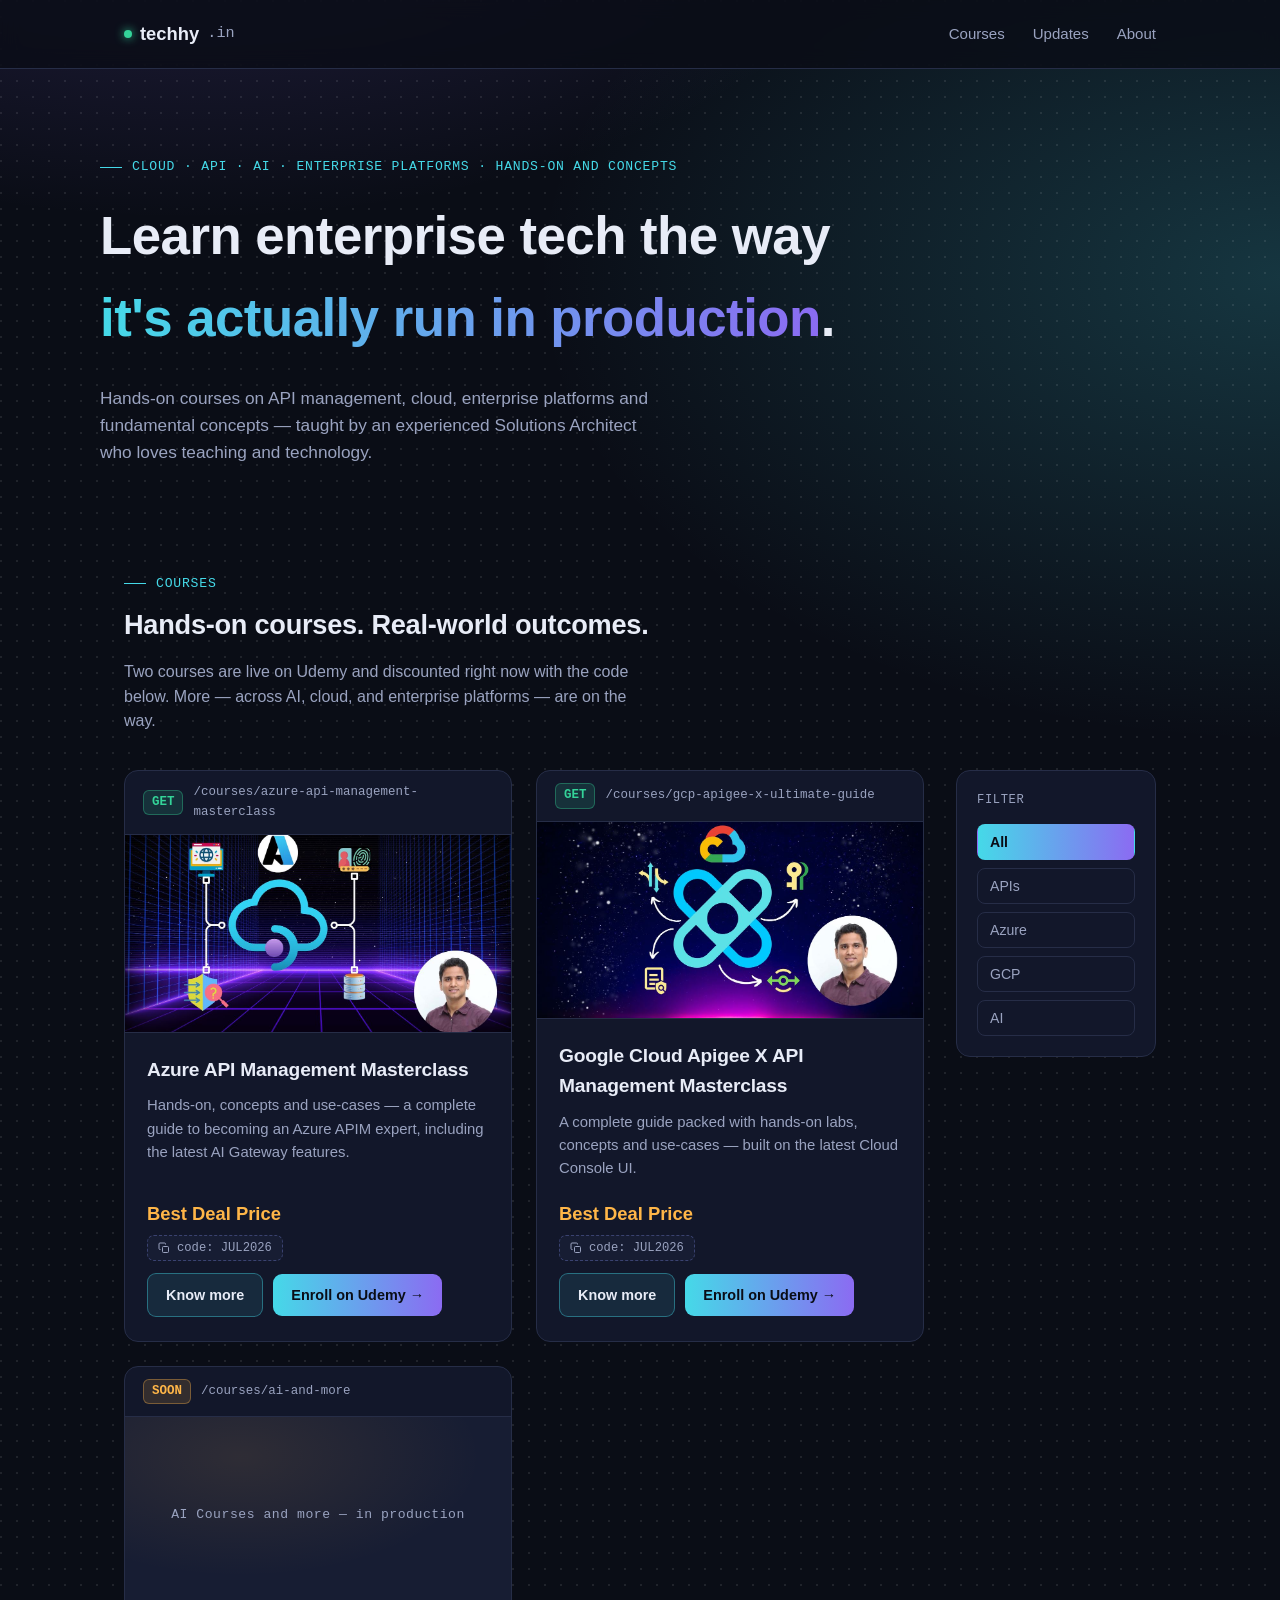
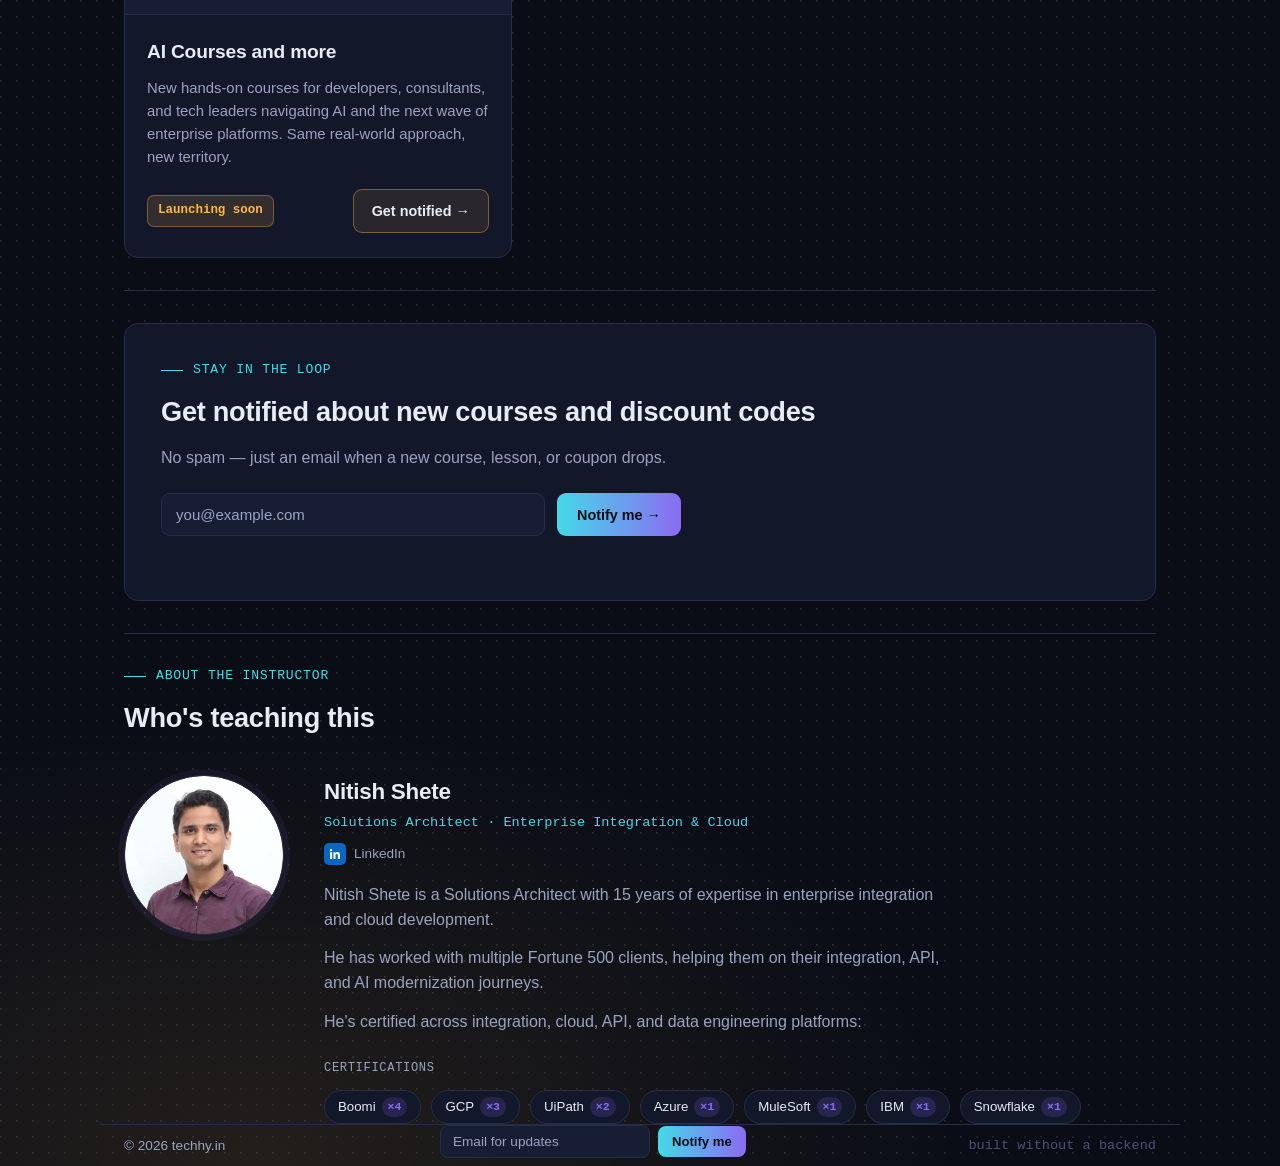
==== commit a6fc24a4: "Improved sub-section UX" ====
--- a/index.html
+++ b/index.html
@@ -308,22 +308,53 @@
   .enroll-btn:hover{filter:brightness(1.08); transform:translateY(-1px);}
   .notify-btn{
     display:inline-flex; align-items:center; gap:8px;
-    background:transparent;
-    border:1px solid var(--border);
-    color:var(--text-dim);
+    background:rgba(255,182,72,0.1);
+    border:1px solid rgba(255,182,72,0.4);
+    color:var(--text);
     font-weight:600;
     font-size:0.9rem;
     padding:10px 18px;
     border-radius:9px;
     text-decoration:none;
     white-space:nowrap;
-    transition:color 0.15s ease, border-color 0.15s ease;
-  }
-  .notify-btn:hover{color:var(--text); border-color:var(--amber);}
+    transition:background 0.15s ease, border-color 0.15s ease, transform 0.15s ease;
+  }
+  .notify-btn:hover{
+    background:var(--amber);
+    border-color:transparent;
+    color:#0a0d16;
+    transform:translateY(-1px);
+  }
+  .course-actions{display:flex; align-items:center; gap:10px; flex-wrap:wrap;}
+  .know-more-btn{
+    display:inline-flex; align-items:center; gap:8px;
+    background:rgba(69,217,232,0.1);
+    border:1px solid rgba(69,217,232,0.4);
+    color:var(--text);
+    font-weight:600;
+    font-size:0.9rem;
+    padding:10px 18px;
+    border-radius:9px;
+    text-decoration:none;
+    white-space:nowrap;
+    transition:background 0.15s ease, border-color 0.15s ease, transform 0.15s ease;
+  }
+  .know-more-btn:hover{
+    background:linear-gradient(90deg, var(--cyan), var(--violet));
+    border-color:transparent;
+    color:#0a0d16;
+    transform:translateY(-1px);
+  }
   .coming-soon{
-    font-family:'JetBrains Mono', monospace;
-    font-size:0.85rem;
-    color:var(--text-dim);
+    display:inline-flex; align-items:center;
+    background:rgba(255,182,72,0.14);
+    border:1px solid rgba(255,182,72,0.35);
+    color:var(--amber);
+    font-family:'JetBrains Mono', monospace;
+    font-size:0.78rem;
+    font-weight:600;
+    padding:5px 10px;
+    border-radius:7px;
   }
 
   /* ABOUT */
@@ -398,8 +429,10 @@
     .about-text p{max-width:100%;}
     .cert-chips{justify-content:center;}
     .course-footer{flex-direction:column; align-items:flex-start;}
+    .course-actions{width:100%; flex-direction:column;}
     .enroll-btn{width:100%; justify-content:center;}
     .notify-btn{width:100%; justify-content:center;}
+    .know-more-btn{width:100%; justify-content:center;}
   }
 
   /* NEWSLETTER */
@@ -551,7 +584,10 @@
               code: JUL2026
             </button>
           </div>
-          <a class="enroll-btn" href="https://udemy.com/azure-api-management-masterclass?couponCode=JUL2026" target="_blank" rel="noopener noreferrer">Enroll on Udemy →</a>
+          <div class="course-actions">
+            <a class="know-more-btn" href="courses/azure-api-management-masterclass/index.html">Know more</a>
+            <a class="enroll-btn" href="https://udemy.com/azure-api-management-masterclass?couponCode=JUL2026" target="_blank" rel="noopener noreferrer">Enroll on Udemy →</a>
+          </div>
         </div>
       </div>
     </article>
@@ -571,7 +607,10 @@
               code: JUL2026
             </button>
           </div>
-          <a class="enroll-btn" href="https://www.udemy.com/course/gcp-apigee-x-ultimate-guide?couponCode=JUL2026" target="_blank" rel="noopener noreferrer">Enroll on Udemy →</a>
+          <div class="course-actions">
+            <a class="know-more-btn" href="courses/gcp-apigee-x-ultimate-guide/index.html">Know more</a>
+            <a class="enroll-btn" href="https://www.udemy.com/course/gcp-apigee-x-ultimate-guide?couponCode=JUL2026" target="_blank" rel="noopener noreferrer">Enroll on Udemy →</a>
+          </div>
         </div>
       </div>
     </article>
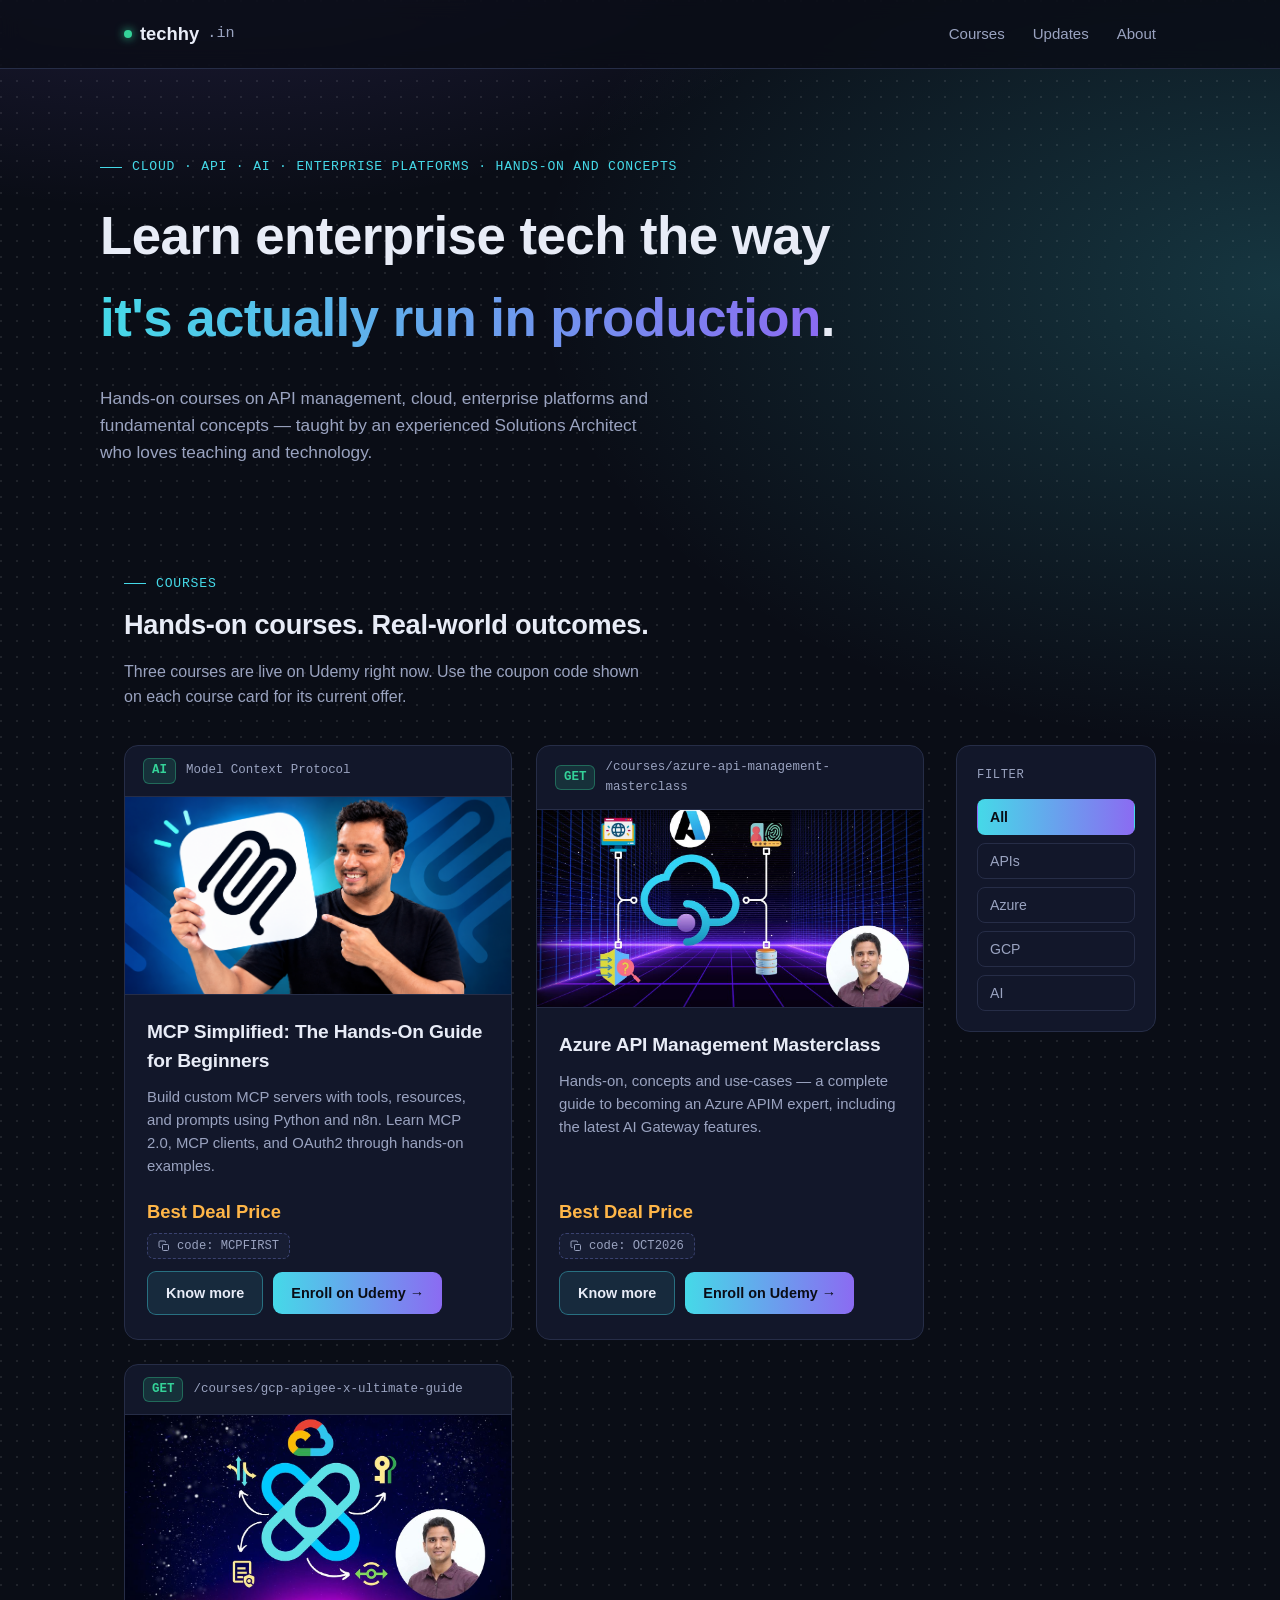
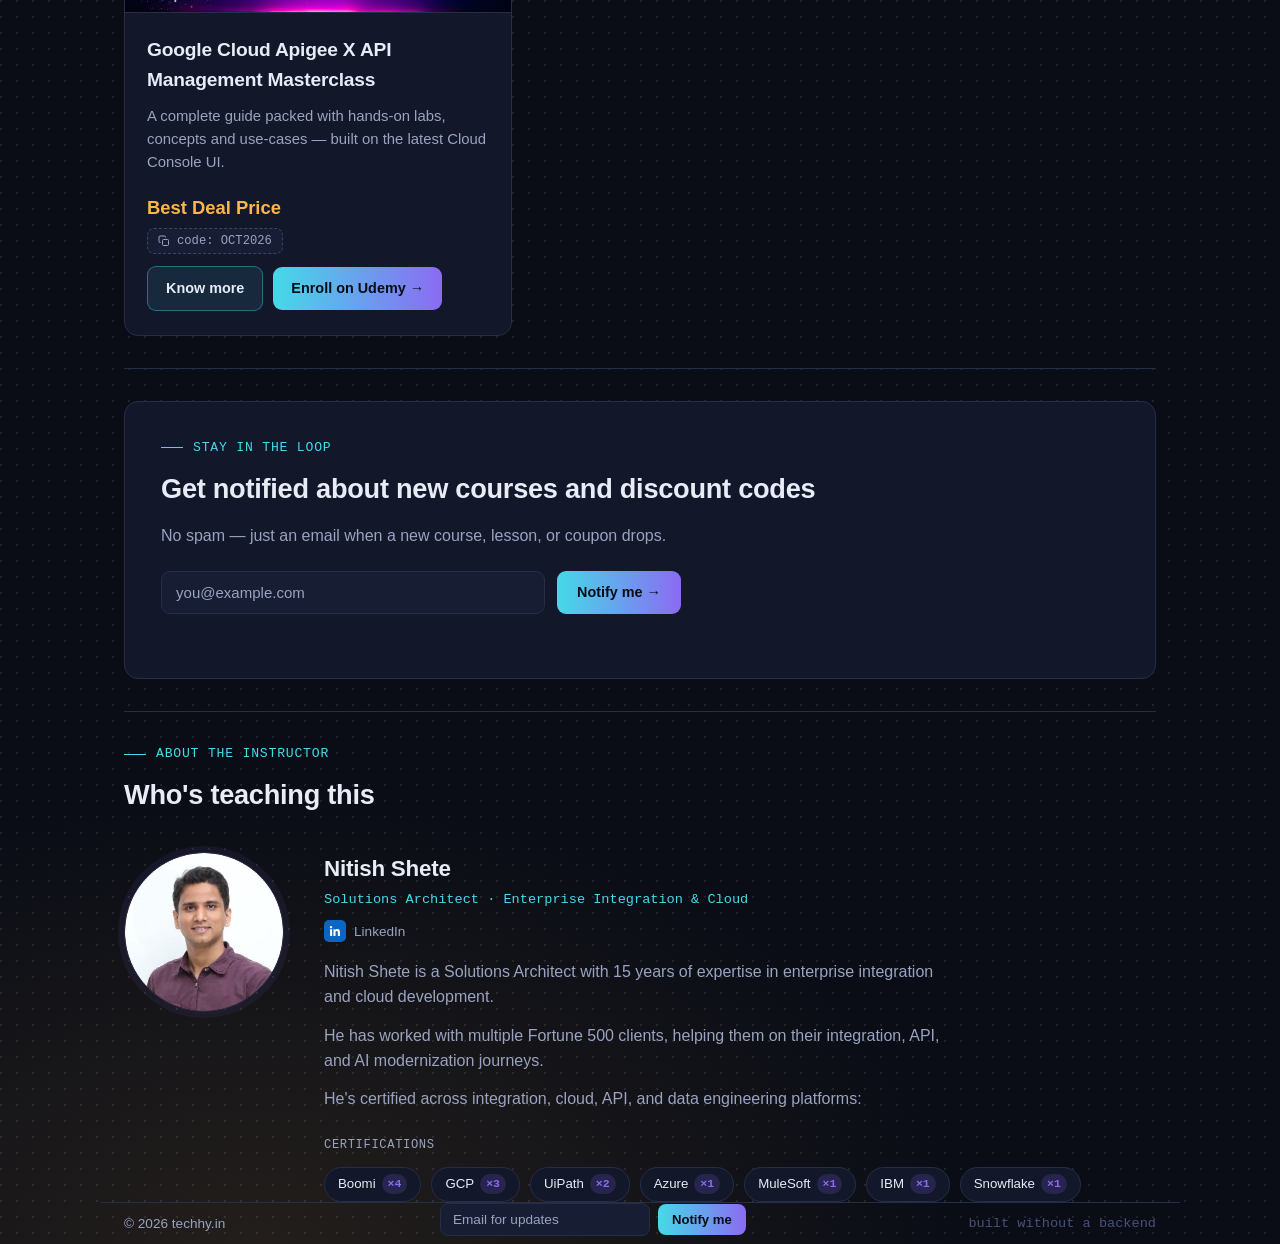
==== commit 8dd4fd90: "updating for MCP course" ====
--- a/index.html
+++ b/index.html
@@ -1,718 +1,1094 @@
 <!DOCTYPE html>
 <html lang="en">
+
 <head>
-<meta charset="UTF-8">
-<meta name="viewport" content="width=device-width, initial-scale=1.0">
-<title>Techhy — API Management Courses by Nitish Shete</title>
-<meta name="description" content="Hands-on Azure API Management and Google Cloud Apigee X courses, taught by a Solutions Architect with 15 years in enterprise integration.">
-<meta http-equiv="Content-Security-Policy" content="default-src 'self'; img-src 'self' data:; style-src 'self' 'unsafe-inline' https://fonts.googleapis.com; font-src https://fonts.gstatic.com; script-src 'self'; connect-src 'self' https://formspree.io; form-action 'self' https://formspree.io; frame-ancestors 'none'; base-uri 'self';">
-<link rel="preconnect" href="https://fonts.googleapis.com">
-<link rel="preconnect" href="https://fonts.gstatic.com" crossorigin>
-<link href="https://fonts.googleapis.com/css2?family=Space+Grotesk:wght@500;600;700&family=Inter:wght@400;500;600&family=JetBrains+Mono:wght@400;500;600&display=swap" rel="stylesheet">
-<style>
-  :root{
-    --bg:#0a0d16;
-    --panel:#12172a;
-    --panel-2:#171d33;
-    --border:#262d47;
-    --text:#e8ecf7;
-    --text-dim:#9aa3c0;
-    --cyan:#45d9e8;
-    --violet:#8b6bf2;
-    --amber:#ffb648;
-    --get:#34d399;
-    --radius:14px;
-  }
-  *{box-sizing:border-box;}
-  html{scroll-behavior:smooth;}
-  @media (prefers-reduced-motion: reduce){
-    html{scroll-behavior:auto;}
-    *{animation-duration:0.001ms !important; transition-duration:0.001ms !important;}
-  }
-  body{
-    margin:0;
-    background:
-      radial-gradient(circle at 1px 1px, rgba(255,255,255,0.09) 1.2px, transparent 0) 0 0/16px 16px,
-      radial-gradient(ellipse 1300px 800px at 15% -10%, rgba(139,107,242,0.28), transparent 62%),
-      radial-gradient(ellipse 1200px 750px at 100% 10%, rgba(69,217,232,0.20), transparent 62%),
-      radial-gradient(ellipse 1100px 700px at 20% 100%, rgba(255,182,72,0.10), transparent 65%),
-      var(--bg);
-    color:var(--text);
-    font-family:'Inter', sans-serif;
-    line-height:1.55;
-    -webkit-font-smoothing:antialiased;
-  }
-  h1,h2,h3{
-    font-family:'Space Grotesk', sans-serif;
-    margin:0 0 0.5em 0;
-    letter-spacing:-0.01em;
-  }
-  a{color:inherit;}
-  .mono{font-family:'JetBrains Mono', monospace;}
-  .wrap{max-width:1080px; margin:0 auto; padding:0 24px;}
-
-  :focus-visible{
-    outline:2px solid var(--cyan);
-    outline-offset:3px;
-    border-radius:4px;
-  }
-
-  /* NAV */
-  header{
-    position:sticky; top:0; z-index:20;
-    background:rgba(10,13,22,0.82);
-    backdrop-filter:blur(10px);
-    border-bottom:1px solid var(--border);
-  }
-  nav.wrap{
-    display:flex; align-items:center; justify-content:space-between;
-    height:68px;
-  }
-  .brand{
-    font-family:'Space Grotesk', sans-serif;
-    font-weight:700; font-size:1.15rem;
-    text-decoration:none;
-    display:flex; align-items:center; gap:8px;
-  }
-  .brand .dot{
-    width:8px; height:8px; border-radius:50%;
-    background:var(--get);
-    box-shadow:0 0 10px var(--get);
-    flex-shrink:0;
-  }
-  .brand .path-suffix{ color:var(--text-dim); font-family:'JetBrains Mono',monospace; font-weight:400; font-size:0.95rem;}
-  .navlinks{display:flex; gap:28px; list-style:none; margin:0; padding:0;}
-  .navlinks a{
-    text-decoration:none; color:var(--text-dim); font-size:0.94rem; font-weight:500;
-    transition:color 0.15s ease;
-  }
-  .navlinks a:hover{color:var(--text);}
-
-  /* HERO */
-  .hero{
-    padding:88px 0 72px;
-  }
-  .eyebrow{
-    font-family:'JetBrains Mono', monospace;
-    color:var(--cyan);
-    font-size:0.82rem;
-    letter-spacing:0.06em;
-    text-transform:uppercase;
-    margin-bottom:18px;
-    display:flex; align-items:center; gap:10px;
-  }
-  .eyebrow::before{
-    content:"";
-    width:22px; height:1px; background:var(--cyan);
-    display:inline-block;
-  }
-  .hero h1{
-    font-size:clamp(2.1rem, 4.5vw, 3.3rem);
-    max-width:780px;
-    font-weight:700;
-  }
-  .hero h1 .accent{
-    background:linear-gradient(90deg, var(--cyan), var(--violet));
-    -webkit-background-clip:text;
-    background-clip:text;
-    color:transparent;
-  }
-  .hero p.lead{
-    color:var(--text-dim);
-    font-size:1.08rem;
-    max-width:560px;
-    margin-bottom:36px;
-  }
-
-  /* SECTIONS */
-  section{padding:64px 0;}
-  .section-divider{
-    border:none;
-    border-top:1px solid var(--border);
-    margin:32px 0;
-  }
-  .section-head{margin-bottom:36px;}
-  .section-head .eyebrow{margin-bottom:10px;}
-  .section-head h2{font-size:1.7rem;}
-  .section-head p{color:var(--text-dim); max-width:520px; margin:0;}
-
-  /* COURSES LAYOUT + FILTER */
-  .courses-layout{
-    display:grid;
-    grid-template-columns:1fr 200px;
-    gap:32px;
-    align-items:start;
-  }
-  .courses-filter{
-    position:sticky;
-    top:88px;
-    background:var(--panel);
-    border:1px solid var(--border);
-    border-radius:var(--radius);
-    padding:20px;
-  }
-  .filter-label{
-    font-family:'JetBrains Mono', monospace;
-    text-transform:uppercase;
-    letter-spacing:0.05em;
-    color:var(--text-dim);
-    font-size:0.76rem;
-    margin-bottom:14px;
-  }
-  .filter-buttons{
-    display:flex;
-    flex-direction:column;
-    gap:8px;
-  }
-  .filter-btn{
-    text-align:left;
-    background:transparent;
-    border:1px solid var(--border);
-    color:var(--text-dim);
-    font-family:'Inter', sans-serif;
-    font-size:0.88rem;
-    font-weight:500;
-    padding:9px 12px;
-    border-radius:8px;
-    cursor:pointer;
-    transition:color 0.15s ease, border-color 0.15s ease, background 0.15s ease;
-  }
-  .filter-btn:hover{color:var(--text); border-color:#3a4270;}
-  .filter-btn.active{
-    background:linear-gradient(90deg, var(--cyan), var(--violet));
-    color:#0a0d16;
-    border-color:transparent;
-    font-weight:600;
-  }
-
-  @media (max-width:860px){
-    .courses-layout{grid-template-columns:1fr;}
-    .courses-filter{position:static; order:-1;}
-    .filter-buttons{flex-direction:row; flex-wrap:wrap;}
-    .filter-btn{flex:1 1 auto; text-align:center;}
-  }
-
-  /* COURSE CARDS */
-  .courses-grid{
-    display:grid;
-    grid-template-columns:repeat(auto-fit, minmax(320px, 1fr));
-    gap:24px;
-  }
-  .course-card.hidden{display:none;}
-  .course-card{
-    background:var(--panel);
-    border:1px solid var(--border);
-    border-radius:var(--radius);
-    overflow:hidden;
-    display:flex; flex-direction:column;
-    transition:transform 0.2s ease, border-color 0.2s ease;
-  }
-  .course-card:hover{
-    transform:translateY(-3px);
-    border-color:#3a4270;
-  }
-  .endpoint-row{
-    display:flex; align-items:center; gap:10px;
-    padding:12px 18px;
-    border-bottom:1px solid var(--border);
-    font-family:'JetBrains Mono', monospace;
-    font-size:0.78rem;
-    color:var(--text-dim);
-    overflow-x:auto;
-  }
-  .method{
-    background:rgba(52,211,153,0.14);
-    color:var(--get);
-    border:1px solid rgba(52,211,153,0.35);
-    padding:2px 8px;
-    border-radius:6px;
-    font-weight:600;
-    flex-shrink:0;
-  }
-  .method.soon{
-    background:rgba(255,182,72,0.14);
-    color:var(--amber);
-    border:1px solid rgba(255,182,72,0.35);
-  }
-  .course-thumb{
-    width:100%;
-    aspect-ratio:16/8.2;
-    object-fit:cover;
-    display:block;
-    border-bottom:1px solid var(--border);
-  }
-  .course-thumb-placeholder{
-    width:100%;
-    aspect-ratio:16/8.2;
-    display:flex; align-items:center; justify-content:center;
-    background:
-      radial-gradient(ellipse 400px 200px at 30% 20%, rgba(255,182,72,0.10), transparent 60%),
-      var(--panel-2);
-    border-bottom:1px solid var(--border);
-    font-family:'JetBrains Mono', monospace;
-    font-size:0.82rem;
-    color:var(--text-dim);
-    letter-spacing:0.04em;
-  }
-  .course-body{
-    padding:22px 22px 24px;
-    display:flex; flex-direction:column;
-    flex:1;
-  }
-  .course-body h3{font-size:1.2rem; margin-bottom:10px;}
-  .course-body p.desc{
-    color:var(--text-dim);
-    font-size:0.93rem;
-    margin:0 0 20px 0;
-    flex:1;
-  }
-  .course-footer{
-    display:flex; align-items:center; justify-content:space-between;
-    gap:12px;
-    flex-wrap:wrap;
-  }
-  .price-block{display:flex; flex-direction:column; gap:6px;}
-  .price{
-    font-family:'Space Grotesk', sans-serif;
-    font-weight:700;
-    font-size:1.15rem;
-    color:var(--amber);
-  }
-  .price .inr{color:var(--text-dim); font-weight:500; font-size:0.85rem;}
-  .coupon-btn{
-    display:inline-flex; align-items:center; gap:7px;
-    background:var(--panel-2);
-    border:1px dashed #3a4270;
-    color:var(--text-dim);
-    font-family:'JetBrains Mono', monospace;
-    font-size:0.76rem;
-    padding:5px 10px;
-    border-radius:7px;
-    cursor:pointer;
-    width:fit-content;
-  }
-  .coupon-btn:hover{color:var(--text); border-color:var(--cyan);}
-  .coupon-btn svg{width:12px; height:12px; flex-shrink:0;}
-  .enroll-btn{
-    display:inline-flex; align-items:center; gap:8px;
-    background:linear-gradient(90deg, var(--cyan), var(--violet));
-    color:#0a0d16;
-    font-weight:600;
-    font-size:0.9rem;
-    padding:10px 18px;
-    border-radius:9px;
-    text-decoration:none;
-    white-space:nowrap;
-    transition:filter 0.15s ease, transform 0.15s ease;
-  }
-  .enroll-btn:hover{filter:brightness(1.08); transform:translateY(-1px);}
-  .notify-btn{
-    display:inline-flex; align-items:center; gap:8px;
-    background:rgba(255,182,72,0.1);
-    border:1px solid rgba(255,182,72,0.4);
-    color:var(--text);
-    font-weight:600;
-    font-size:0.9rem;
-    padding:10px 18px;
-    border-radius:9px;
-    text-decoration:none;
-    white-space:nowrap;
-    transition:background 0.15s ease, border-color 0.15s ease, transform 0.15s ease;
-  }
-  .notify-btn:hover{
-    background:var(--amber);
-    border-color:transparent;
-    color:#0a0d16;
-    transform:translateY(-1px);
-  }
-  .course-actions{display:flex; align-items:center; gap:10px; flex-wrap:wrap;}
-  .know-more-btn{
-    display:inline-flex; align-items:center; gap:8px;
-    background:rgba(69,217,232,0.1);
-    border:1px solid rgba(69,217,232,0.4);
-    color:var(--text);
-    font-weight:600;
-    font-size:0.9rem;
-    padding:10px 18px;
-    border-radius:9px;
-    text-decoration:none;
-    white-space:nowrap;
-    transition:background 0.15s ease, border-color 0.15s ease, transform 0.15s ease;
-  }
-  .know-more-btn:hover{
-    background:linear-gradient(90deg, var(--cyan), var(--violet));
-    border-color:transparent;
-    color:#0a0d16;
-    transform:translateY(-1px);
-  }
-  .coming-soon{
-    display:inline-flex; align-items:center;
-    background:rgba(255,182,72,0.14);
-    border:1px solid rgba(255,182,72,0.35);
-    color:var(--amber);
-    font-family:'JetBrains Mono', monospace;
-    font-size:0.78rem;
-    font-weight:600;
-    padding:5px 10px;
-    border-radius:7px;
-  }
-
-  /* ABOUT */
-  .about-grid{
-    display:grid;
-    grid-template-columns:auto 1fr;
-    gap:40px;
-    align-items:start;
-  }
-  .about-photo{
-    width:160px; height:160px;
-    border-radius:50%;
-    object-fit:cover;
-    border:1px solid var(--border);
-    box-shadow:0 0 0 6px rgba(139,107,242,0.08);
-  }
-  .about-text h3{font-size:1.4rem; margin-bottom:2px;}
-  .about-role{
-    color:var(--cyan);
-    font-family:'JetBrains Mono', monospace;
-    font-size:0.85rem;
-    margin-bottom:10px;
-  }
-  .linkedin-link{
-    display:inline-flex; align-items:center; gap:8px;
-    color:var(--text-dim);
-    font-size:0.85rem;
-    font-weight:500;
-    text-decoration:none;
-    margin-bottom:18px;
-    transition:color 0.15s ease;
-  }
-  .linkedin-badge{
-    display:inline-flex; align-items:center; justify-content:center;
-    width:22px; height:22px;
-    border-radius:5px;
-    background:#0A66C2;
-    flex-shrink:0;
-  }
-  .linkedin-badge svg{width:14px; height:14px; fill:#fff;}
-  .linkedin-link:hover{color:var(--text);}
-  .about-text p{color:var(--text-dim); margin:0 0 14px 0; max-width:620px;}
-  .cert-label{
-    font-family:'JetBrains Mono', monospace;
-    font-size:0.76rem;
-    color:var(--text-dim);
-    text-transform:uppercase;
-    letter-spacing:0.05em;
-    margin:24px 0 12px 0;
-  }
-  .cert-chips{display:flex; flex-wrap:wrap; gap:10px;}
-  .chip{
-    display:inline-flex; align-items:center; gap:6px;
-    background:var(--panel);
-    border:1px solid var(--border);
-    padding:6px 13px;
-    border-radius:20px;
-    font-size:0.83rem;
-  }
-  .chip .count{
-    background:rgba(139,107,242,0.18);
-    color:var(--violet);
-    font-family:'JetBrains Mono', monospace;
-    font-weight:600;
-    font-size:0.72rem;
-    padding:1px 6px;
-    border-radius:10px;
-  }
-
-  @media (max-width:640px){
-    .about-grid{grid-template-columns:1fr; justify-items:center; text-align:center;}
-    .about-text p{max-width:100%;}
-    .cert-chips{justify-content:center;}
-    .course-footer{flex-direction:column; align-items:flex-start;}
-    .course-actions{width:100%; flex-direction:column;}
-    .enroll-btn{width:100%; justify-content:center;}
-    .notify-btn{width:100%; justify-content:center;}
-    .know-more-btn{width:100%; justify-content:center;}
-  }
-
-  /* NEWSLETTER */
-  .newsletter-panel{
-    background:var(--panel);
-    border:1px solid var(--border);
-    border-radius:var(--radius);
-    padding:36px;
-  }
-  .newsletter-panel .section-head{margin-bottom:22px;}
-  .subscribe-form{
-    display:flex;
-    gap:12px;
-    flex-wrap:wrap;
-    max-width:520px;
-  }
-  .email-input{
-    flex:1 1 260px;
-    background:var(--panel-2);
-    border:1px solid var(--border);
-    color:var(--text);
-    font-family:'Inter', sans-serif;
-    font-size:0.94rem;
-    padding:12px 14px;
-    border-radius:9px;
-  }
-  .email-input::placeholder{color:var(--text-dim);}
-  .email-input:focus{border-color:var(--cyan); outline:none;}
-  .subscribe-btn{
-    display:inline-flex; align-items:center; justify-content:center; gap:8px;
-    background:linear-gradient(90deg, var(--cyan), var(--violet));
-    color:#0a0d16;
-    font-weight:600;
-    font-size:0.9rem;
-    padding:12px 20px;
-    border:none;
-    border-radius:9px;
-    cursor:pointer;
-    white-space:nowrap;
-    transition:filter 0.15s ease, transform 0.15s ease;
-  }
-  .subscribe-btn:hover{filter:brightness(1.08); transform:translateY(-1px);}
-  .subscribe-btn:disabled{opacity:0.6; cursor:not-allowed; transform:none;}
-  .form-msg{
-    margin-top:12px;
-    font-size:0.85rem;
-    min-height:1.2em;
-  }
-  .form-msg[data-state="success"]{color:var(--get);}
-  .form-msg[data-state="error"]{color:#ff8a8a;}
-
-  @media (max-width:640px){
-    .newsletter-panel{padding:26px;}
-    .subscribe-form{flex-direction:column;}
-    .subscribe-btn{width:100%;}
-  }
-
-  footer{
-    border-top:1px solid var(--border);
-    padding:32px 0;
-    color:var(--text-dim);
-    font-size:0.85rem;
-    display:flex; justify-content:space-between; align-items:center;
-    flex-wrap:wrap; gap:10px;
-  }
-  footer .mono{color:#4a5178;}
-
-  .footer-form{
-    display:flex; align-items:center; gap:8px;
-    flex-wrap:wrap;
-  }
-  .footer-email-input{
-    background:var(--panel-2);
-    border:1px solid var(--border);
-    color:var(--text);
-    font-family:'Inter', sans-serif;
-    font-size:0.85rem;
-    padding:8px 12px;
-    border-radius:8px;
-    width:210px;
-    max-width:60vw;
-  }
-  .footer-email-input::placeholder{color:var(--text-dim);}
-  .footer-email-input:focus{border-color:var(--cyan); outline:none;}
-  .footer-subscribe-btn{
-    display:inline-flex; align-items:center; justify-content:center;
-    background:linear-gradient(90deg, var(--cyan), var(--violet));
-    color:#0a0d16;
-    font-weight:600;
-    font-size:0.82rem;
-    padding:8px 14px;
-    border:none;
-    border-radius:8px;
-    cursor:pointer;
-    white-space:nowrap;
-  }
-  .footer-subscribe-btn:disabled{opacity:0.6; cursor:not-allowed;}
-  .footer-form-msg{
-    font-size:0.78rem;
-    width:100%;
-  }
-  .footer-form-msg[data-state="success"]{color:var(--get);}
-  .footer-form-msg[data-state="error"]{color:#ff8a8a;}
-</style>
+  <meta charset="UTF-8">
+  <meta name="viewport" content="width=device-width, initial-scale=1.0">
+  <title>Techhy — API Management Courses by Nitish Shete</title>
+  <meta name="description"
+    content="Hands-on Azure API Management and Google Cloud Apigee X courses, taught by a Solutions Architect with 15 years in enterprise integration.">
+  <meta http-equiv="Content-Security-Policy"
+    content="default-src 'self'; img-src 'self' data:; style-src 'self' 'unsafe-inline' https://fonts.googleapis.com; font-src https://fonts.gstatic.com; script-src 'self'; connect-src 'self' https://formspree.io; form-action 'self' https://formspree.io; frame-ancestors 'none'; base-uri 'self';">
+  <link rel="preconnect" href="https://fonts.googleapis.com">
+  <link rel="preconnect" href="https://fonts.gstatic.com" crossorigin>
+  <link
+    href="https://fonts.googleapis.com/css2?family=Space+Grotesk:wght@500;600;700&family=Inter:wght@400;500;600&family=JetBrains+Mono:wght@400;500;600&display=swap"
+    rel="stylesheet">
+  <style>
+    :root {
+      --bg: #0a0d16;
+      --panel: #12172a;
+      --panel-2: #171d33;
+      --border: #262d47;
+      --text: #e8ecf7;
+      --text-dim: #9aa3c0;
+      --cyan: #45d9e8;
+      --violet: #8b6bf2;
+      --amber: #ffb648;
+      --get: #34d399;
+      --radius: 14px;
+    }
+
+    * {
+      box-sizing: border-box;
+    }
+
+    html {
+      scroll-behavior: smooth;
+    }
+
+    @media (prefers-reduced-motion: reduce) {
+      html {
+        scroll-behavior: auto;
+      }
+
+      * {
+        animation-duration: 0.001ms !important;
+        transition-duration: 0.001ms !important;
+      }
+    }
+
+    body {
+      margin: 0;
+      background:
+        radial-gradient(circle at 1px 1px, rgba(255, 255, 255, 0.09) 1.2px, transparent 0) 0 0/16px 16px,
+        radial-gradient(ellipse 1300px 800px at 15% -10%, rgba(139, 107, 242, 0.28), transparent 62%),
+        radial-gradient(ellipse 1200px 750px at 100% 10%, rgba(69, 217, 232, 0.20), transparent 62%),
+        radial-gradient(ellipse 1100px 700px at 20% 100%, rgba(255, 182, 72, 0.10), transparent 65%),
+        var(--bg);
+      color: var(--text);
+      font-family: 'Inter', sans-serif;
+      line-height: 1.55;
+      -webkit-font-smoothing: antialiased;
+    }
+
+    h1,
+    h2,
+    h3 {
+      font-family: 'Space Grotesk', sans-serif;
+      margin: 0 0 0.5em 0;
+      letter-spacing: -0.01em;
+    }
+
+    a {
+      color: inherit;
+    }
+
+    .mono {
+      font-family: 'JetBrains Mono', monospace;
+    }
+
+    .wrap {
+      max-width: 1080px;
+      margin: 0 auto;
+      padding: 0 24px;
+    }
+
+    :focus-visible {
+      outline: 2px solid var(--cyan);
+      outline-offset: 3px;
+      border-radius: 4px;
+    }
+
+    /* NAV */
+    header {
+      position: sticky;
+      top: 0;
+      z-index: 20;
+      background: rgba(10, 13, 22, 0.82);
+      backdrop-filter: blur(10px);
+      border-bottom: 1px solid var(--border);
+    }
+
+    nav.wrap {
+      display: flex;
+      align-items: center;
+      justify-content: space-between;
+      height: 68px;
+    }
+
+    .brand {
+      font-family: 'Space Grotesk', sans-serif;
+      font-weight: 700;
+      font-size: 1.15rem;
+      text-decoration: none;
+      display: flex;
+      align-items: center;
+      gap: 8px;
+    }
+
+    .brand .dot {
+      width: 8px;
+      height: 8px;
+      border-radius: 50%;
+      background: var(--get);
+      box-shadow: 0 0 10px var(--get);
+      flex-shrink: 0;
+    }
+
+    .brand .path-suffix {
+      color: var(--text-dim);
+      font-family: 'JetBrains Mono', monospace;
+      font-weight: 400;
+      font-size: 0.95rem;
+    }
+
+    .navlinks {
+      display: flex;
+      gap: 28px;
+      list-style: none;
+      margin: 0;
+      padding: 0;
+    }
+
+    .navlinks a {
+      text-decoration: none;
+      color: var(--text-dim);
+      font-size: 0.94rem;
+      font-weight: 500;
+      transition: color 0.15s ease;
+    }
+
+    .navlinks a:hover {
+      color: var(--text);
+    }
+
+    /* HERO */
+    .hero {
+      padding: 88px 0 72px;
+    }
+
+    .eyebrow {
+      font-family: 'JetBrains Mono', monospace;
+      color: var(--cyan);
+      font-size: 0.82rem;
+      letter-spacing: 0.06em;
+      text-transform: uppercase;
+      margin-bottom: 18px;
+      display: flex;
+      align-items: center;
+      gap: 10px;
+    }
+
+    .eyebrow::before {
+      content: "";
+      width: 22px;
+      height: 1px;
+      background: var(--cyan);
+      display: inline-block;
+    }
+
+    .hero h1 {
+      font-size: clamp(2.1rem, 4.5vw, 3.3rem);
+      max-width: 780px;
+      font-weight: 700;
+    }
+
+    .hero h1 .accent {
+      background: linear-gradient(90deg, var(--cyan), var(--violet));
+      -webkit-background-clip: text;
+      background-clip: text;
+      color: transparent;
+    }
+
+    .hero p.lead {
+      color: var(--text-dim);
+      font-size: 1.08rem;
+      max-width: 560px;
+      margin-bottom: 36px;
+    }
+
+    /* SECTIONS */
+    section {
+      padding: 64px 0;
+    }
+
+    .section-divider {
+      border: none;
+      border-top: 1px solid var(--border);
+      margin: 32px 0;
+    }
+
+    .section-head {
+      margin-bottom: 36px;
+    }
+
+    .section-head .eyebrow {
+      margin-bottom: 10px;
+    }
+
+    .section-head h2 {
+      font-size: 1.7rem;
+    }
+
+    .section-head p {
+      color: var(--text-dim);
+      max-width: 520px;
+      margin: 0;
+    }
+
+    /* COURSES LAYOUT + FILTER */
+    .courses-layout {
+      display: grid;
+      grid-template-columns: 1fr 200px;
+      gap: 32px;
+      align-items: start;
+    }
+
+    .courses-filter {
+      position: sticky;
+      top: 88px;
+      background: var(--panel);
+      border: 1px solid var(--border);
+      border-radius: var(--radius);
+      padding: 20px;
+    }
+
+    .filter-label {
+      font-family: 'JetBrains Mono', monospace;
+      text-transform: uppercase;
+      letter-spacing: 0.05em;
+      color: var(--text-dim);
+      font-size: 0.76rem;
+      margin-bottom: 14px;
+    }
+
+    .filter-buttons {
+      display: flex;
+      flex-direction: column;
+      gap: 8px;
+    }
+
+    .filter-btn {
+      text-align: left;
+      background: transparent;
+      border: 1px solid var(--border);
+      color: var(--text-dim);
+      font-family: 'Inter', sans-serif;
+      font-size: 0.88rem;
+      font-weight: 500;
+      padding: 9px 12px;
+      border-radius: 8px;
+      cursor: pointer;
+      transition: color 0.15s ease, border-color 0.15s ease, background 0.15s ease;
+    }
+
+    .filter-btn:hover {
+      color: var(--text);
+      border-color: #3a4270;
+    }
+
+    .filter-btn.active {
+      background: linear-gradient(90deg, var(--cyan), var(--violet));
+      color: #0a0d16;
+      border-color: transparent;
+      font-weight: 600;
+    }
+
+    @media (max-width:860px) {
+      .courses-layout {
+        grid-template-columns: 1fr;
+      }
+
+      .courses-filter {
+        position: static;
+        order: -1;
+      }
+
+      .filter-buttons {
+        flex-direction: row;
+        flex-wrap: wrap;
+      }
+
+      .filter-btn {
+        flex: 1 1 auto;
+        text-align: center;
+      }
+    }
+
+    /* COURSE CARDS */
+    .courses-grid {
+      display: grid;
+      grid-template-columns: repeat(auto-fit, minmax(320px, 1fr));
+      gap: 24px;
+    }
+
+    .course-card.hidden {
+      display: none;
+    }
+
+    .course-card {
+      background: var(--panel);
+      border: 1px solid var(--border);
+      border-radius: var(--radius);
+      overflow: hidden;
+      display: flex;
+      flex-direction: column;
+      transition: transform 0.2s ease, border-color 0.2s ease;
+    }
+
+    .course-card:hover {
+      transform: translateY(-3px);
+      border-color: #3a4270;
+    }
+
+    .course-card[data-href] {
+      cursor: pointer;
+    }
+
+    .course-card[data-href]:hover {
+      border-color: var(--cyan);
+    }
+
+    .endpoint-row {
+      display: flex;
+      align-items: center;
+      gap: 10px;
+      padding: 12px 18px;
+      border-bottom: 1px solid var(--border);
+      font-family: 'JetBrains Mono', monospace;
+      font-size: 0.78rem;
+      color: var(--text-dim);
+      overflow-x: auto;
+    }
+
+    .method {
+      background: rgba(52, 211, 153, 0.14);
+      color: var(--get);
+      border: 1px solid rgba(52, 211, 153, 0.35);
+      padding: 2px 8px;
+      border-radius: 6px;
+      font-weight: 600;
+      flex-shrink: 0;
+    }
+
+    .method.soon {
+      background: rgba(255, 182, 72, 0.14);
+      color: var(--amber);
+      border: 1px solid rgba(255, 182, 72, 0.35);
+    }
+
+    .course-thumb {
+      width: 100%;
+      aspect-ratio: 16/8.2;
+      object-fit: cover;
+      display: block;
+      border-bottom: 1px solid var(--border);
+    }
+
+    .course-thumb-placeholder {
+      width: 100%;
+      aspect-ratio: 16/8.2;
+      display: flex;
+      align-items: center;
+      justify-content: center;
+      background:
+        radial-gradient(ellipse 400px 200px at 30% 20%, rgba(255, 182, 72, 0.10), transparent 60%),
+        var(--panel-2);
+      border-bottom: 1px solid var(--border);
+      font-family: 'JetBrains Mono', monospace;
+      font-size: 0.82rem;
+      color: var(--text-dim);
+      letter-spacing: 0.04em;
+    }
+
+    .course-body {
+      padding: 22px 22px 24px;
+      display: flex;
+      flex-direction: column;
+      flex: 1;
+    }
+
+    .course-body h3 {
+      font-size: 1.2rem;
+      margin-bottom: 10px;
+    }
+
+    .course-body p.desc {
+      color: var(--text-dim);
+      font-size: 0.93rem;
+      margin: 0 0 20px 0;
+      flex: 1;
+    }
+
+    .course-footer {
+      display: flex;
+      align-items: center;
+      justify-content: space-between;
+      gap: 12px;
+      flex-wrap: wrap;
+    }
+
+    .price-block {
+      display: flex;
+      flex-direction: column;
+      gap: 6px;
+    }
+
+    .price {
+      font-family: 'Space Grotesk', sans-serif;
+      font-weight: 700;
+      font-size: 1.15rem;
+      color: var(--amber);
+    }
+
+    .price .inr {
+      color: var(--text-dim);
+      font-weight: 500;
+      font-size: 0.85rem;
+    }
+
+    .coupon-btn {
+      display: inline-flex;
+      align-items: center;
+      gap: 7px;
+      background: var(--panel-2);
+      border: 1px dashed #3a4270;
+      color: var(--text-dim);
+      font-family: 'JetBrains Mono', monospace;
+      font-size: 0.76rem;
+      padding: 5px 10px;
+      border-radius: 7px;
+      cursor: pointer;
+      width: fit-content;
+    }
+
+    .coupon-btn:hover {
+      color: var(--text);
+      border-color: var(--cyan);
+    }
+
+    .coupon-btn svg {
+      width: 12px;
+      height: 12px;
+      flex-shrink: 0;
+    }
+
+    .enroll-btn {
+      display: inline-flex;
+      align-items: center;
+      gap: 8px;
+      background: linear-gradient(90deg, var(--cyan), var(--violet));
+      color: #0a0d16;
+      font-weight: 600;
+      font-size: 0.9rem;
+      padding: 10px 18px;
+      border-radius: 9px;
+      text-decoration: none;
+      white-space: nowrap;
+      transition: filter 0.15s ease, transform 0.15s ease;
+    }
+
+    .enroll-btn:hover {
+      filter: brightness(1.08);
+      transform: translateY(-1px);
+    }
+
+    .notify-btn {
+      display: inline-flex;
+      align-items: center;
+      gap: 8px;
+      background: rgba(255, 182, 72, 0.1);
+      border: 1px solid rgba(255, 182, 72, 0.4);
+      color: var(--text);
+      font-weight: 600;
+      font-size: 0.9rem;
+      padding: 10px 18px;
+      border-radius: 9px;
+      text-decoration: none;
+      white-space: nowrap;
+      transition: background 0.15s ease, border-color 0.15s ease, transform 0.15s ease;
+    }
+
+    .notify-btn:hover {
+      background: var(--amber);
+      border-color: transparent;
+      color: #0a0d16;
+      transform: translateY(-1px);
+    }
+
+    .course-actions {
+      display: flex;
+      align-items: center;
+      gap: 10px;
+      flex-wrap: wrap;
+    }
+
+    .know-more-btn {
+      display: inline-flex;
+      align-items: center;
+      gap: 8px;
+      background: rgba(69, 217, 232, 0.1);
+      border: 1px solid rgba(69, 217, 232, 0.4);
+      color: var(--text);
+      font-weight: 600;
+      font-size: 0.9rem;
+      padding: 10px 18px;
+      border-radius: 9px;
+      text-decoration: none;
+      white-space: nowrap;
+      transition: background 0.15s ease, border-color 0.15s ease, transform 0.15s ease;
+    }
+
+    .know-more-btn:hover {
+      background: linear-gradient(90deg, var(--cyan), var(--violet));
+      border-color: transparent;
+      color: #0a0d16;
+      transform: translateY(-1px);
+    }
+
+    .coming-soon {
+      display: inline-flex;
+      align-items: center;
+      background: rgba(255, 182, 72, 0.14);
+      border: 1px solid rgba(255, 182, 72, 0.35);
+      color: var(--amber);
+      font-family: 'JetBrains Mono', monospace;
+      font-size: 0.78rem;
+      font-weight: 600;
+      padding: 5px 10px;
+      border-radius: 7px;
+    }
+
+    /* ABOUT */
+    .about-grid {
+      display: grid;
+      grid-template-columns: auto 1fr;
+      gap: 40px;
+      align-items: start;
+    }
+
+    .about-photo {
+      width: 160px;
+      height: 160px;
+      border-radius: 50%;
+      object-fit: cover;
+      border: 1px solid var(--border);
+      box-shadow: 0 0 0 6px rgba(139, 107, 242, 0.08);
+    }
+
+    .about-text h3 {
+      font-size: 1.4rem;
+      margin-bottom: 2px;
+    }
+
+    .about-role {
+      color: var(--cyan);
+      font-family: 'JetBrains Mono', monospace;
+      font-size: 0.85rem;
+      margin-bottom: 10px;
+    }
+
+    .linkedin-link {
+      display: inline-flex;
+      align-items: center;
+      gap: 8px;
+      color: var(--text-dim);
+      font-size: 0.85rem;
+      font-weight: 500;
+      text-decoration: none;
+      margin-bottom: 18px;
+      transition: color 0.15s ease;
+    }
+
+    .linkedin-badge {
+      display: inline-flex;
+      align-items: center;
+      justify-content: center;
+      width: 22px;
+      height: 22px;
+      border-radius: 5px;
+      background: #0A66C2;
+      flex-shrink: 0;
+    }
+
+    .linkedin-badge svg {
+      width: 14px;
+      height: 14px;
+      fill: #fff;
+    }
+
+    .linkedin-link:hover {
+      color: var(--text);
+    }
+
+    .about-text p {
+      color: var(--text-dim);
+      margin: 0 0 14px 0;
+      max-width: 620px;
+    }
+
+    .cert-label {
+      font-family: 'JetBrains Mono', monospace;
+      font-size: 0.76rem;
+      color: var(--text-dim);
+      text-transform: uppercase;
+      letter-spacing: 0.05em;
+      margin: 24px 0 12px 0;
+    }
+
+    .cert-chips {
+      display: flex;
+      flex-wrap: wrap;
+      gap: 10px;
+    }
+
+    .chip {
+      display: inline-flex;
+      align-items: center;
+      gap: 6px;
+      background: var(--panel);
+      border: 1px solid var(--border);
+      padding: 6px 13px;
+      border-radius: 20px;
+      font-size: 0.83rem;
+    }
+
+    .chip .count {
+      background: rgba(139, 107, 242, 0.18);
+      color: var(--violet);
+      font-family: 'JetBrains Mono', monospace;
+      font-weight: 600;
+      font-size: 0.72rem;
+      padding: 1px 6px;
+      border-radius: 10px;
+    }
+
+    @media (max-width:640px) {
+      .about-grid {
+        grid-template-columns: 1fr;
+        justify-items: center;
+        text-align: center;
+      }
+
+      .about-text p {
+        max-width: 100%;
+      }
+
+      .cert-chips {
+        justify-content: center;
+      }
+
+      .course-footer {
+        flex-direction: column;
+        align-items: flex-start;
+      }
+
+      .course-actions {
+        width: 100%;
+        flex-direction: column;
+      }
+
+      .enroll-btn {
+        width: 100%;
+        justify-content: center;
+      }
+
+      .notify-btn {
+        width: 100%;
+        justify-content: center;
+      }
+
+      .know-more-btn {
+        width: 100%;
+        justify-content: center;
+      }
+    }
+
+    /* NEWSLETTER */
+    .newsletter-panel {
+      background: var(--panel);
+      border: 1px solid var(--border);
+      border-radius: var(--radius);
+      padding: 36px;
+    }
+
+    .newsletter-panel .section-head {
+      margin-bottom: 22px;
+    }
+
+    .subscribe-form {
+      display: flex;
+      gap: 12px;
+      flex-wrap: wrap;
+      max-width: 520px;
+    }
+
+    .email-input {
+      flex: 1 1 260px;
+      background: var(--panel-2);
+      border: 1px solid var(--border);
+      color: var(--text);
+      font-family: 'Inter', sans-serif;
+      font-size: 0.94rem;
+      padding: 12px 14px;
+      border-radius: 9px;
+    }
+
+    .email-input::placeholder {
+      color: var(--text-dim);
+    }
+
+    .email-input:focus {
+      border-color: var(--cyan);
+      outline: none;
+    }
+
+    .subscribe-btn {
+      display: inline-flex;
+      align-items: center;
+      justify-content: center;
+      gap: 8px;
+      background: linear-gradient(90deg, var(--cyan), var(--violet));
+      color: #0a0d16;
+      font-weight: 600;
+      font-size: 0.9rem;
+      padding: 12px 20px;
+      border: none;
+      border-radius: 9px;
+      cursor: pointer;
+      white-space: nowrap;
+      transition: filter 0.15s ease, transform 0.15s ease;
+    }
+
+    .subscribe-btn:hover {
+      filter: brightness(1.08);
+      transform: translateY(-1px);
+    }
+
+    .subscribe-btn:disabled {
+      opacity: 0.6;
+      cursor: not-allowed;
+      transform: none;
+    }
+
+    .form-msg {
+      margin-top: 12px;
+      font-size: 0.85rem;
+      min-height: 1.2em;
+    }
+
+    .form-msg[data-state="success"] {
+      color: var(--get);
+    }
+
+    .form-msg[data-state="error"] {
+      color: #ff8a8a;
+    }
+
+    @media (max-width:640px) {
+      .newsletter-panel {
+        padding: 26px;
+      }
+
+      .subscribe-form {
+        flex-direction: column;
+      }
+
+      .subscribe-btn {
+        width: 100%;
+      }
+    }
+
+    footer {
+      border-top: 1px solid var(--border);
+      padding: 32px 0;
+      color: var(--text-dim);
+      font-size: 0.85rem;
+      display: flex;
+      justify-content: space-between;
+      align-items: center;
+      flex-wrap: wrap;
+      gap: 10px;
+    }
+
+    footer .mono {
+      color: #4a5178;
+    }
+
+    .footer-form {
+      display: flex;
+      align-items: center;
+      gap: 8px;
+      flex-wrap: wrap;
+    }
+
+    .footer-email-input {
+      background: var(--panel-2);
+      border: 1px solid var(--border);
+      color: var(--text);
+      font-family: 'Inter', sans-serif;
+      font-size: 0.85rem;
+      padding: 8px 12px;
+      border-radius: 8px;
+      width: 210px;
+      max-width: 60vw;
+    }
+
+    .footer-email-input::placeholder {
+      color: var(--text-dim);
+    }
+
+    .footer-email-input:focus {
+      border-color: var(--cyan);
+      outline: none;
+    }
+
+    .footer-subscribe-btn {
+      display: inline-flex;
+      align-items: center;
+      justify-content: center;
+      background: linear-gradient(90deg, var(--cyan), var(--violet));
+      color: #0a0d16;
+      font-weight: 600;
+      font-size: 0.82rem;
+      padding: 8px 14px;
+      border: none;
+      border-radius: 8px;
+      cursor: pointer;
+      white-space: nowrap;
+    }
+
+    .footer-subscribe-btn:disabled {
+      opacity: 0.6;
+      cursor: not-allowed;
+    }
+
+    .footer-form-msg {
+      font-size: 0.78rem;
+      width: 100%;
+    }
+
+    .footer-form-msg[data-state="success"] {
+      color: var(--get);
+    }
+
+    .footer-form-msg[data-state="error"] {
+      color: #ff8a8a;
+    }
+  </style>
 </head>
+
 <body>
 
-<header>
-  <nav class="wrap">
-    <a href="#top" class="brand"><span class="dot"></span>techhy<span class="path-suffix">.in</span></a>
-    <ul class="navlinks">
-      <li><a href="#courses">Courses</a></li>
-      <li><a href="#newsletter">Updates</a></li>
-      <li><a href="#about">About</a></li>
-    </ul>
-  </nav>
-</header>
-
-<div id="top"></div>
-
-<section class="hero wrap">
-  <div class="eyebrow">cloud · API · AI · enterprise platforms · hands-on and concepts</div>
-  <h1>Learn enterprise tech the way <span class="accent">it's actually run in production</span>.</h1>
-  <p class="lead">Hands-on courses on API management, cloud, enterprise platforms and fundamental concepts — taught by an experienced Solutions Architect who loves teaching and technology.</p>
-</section>
-
-<section id="courses" class="wrap">
-  <div class="section-head">
-    <div class="eyebrow">courses</div>
-    <h2>Hands-on courses. Real-world outcomes.</h2>
-    <p>Two courses are live on Udemy and discounted right now with the code below. More — across AI, cloud, and enterprise platforms — are on the way.</p>
+  <header>
+    <nav class="wrap">
+      <a href="#top" class="brand"><span class="dot"></span>techhy<span class="path-suffix">.in</span></a>
+      <ul class="navlinks">
+        <li><a href="#courses">Courses</a></li>
+        <li><a href="#newsletter">Updates</a></li>
+        <li><a href="#about">About</a></li>
+      </ul>
+    </nav>
+  </header>
+
+  <div id="top"></div>
+
+  <section class="hero wrap">
+    <div class="eyebrow">cloud · API · AI · enterprise platforms · hands-on and concepts</div>
+    <h1>Learn enterprise tech the way <span class="accent">it's actually run in production</span>.</h1>
+    <p class="lead">Hands-on courses on API management, cloud, enterprise platforms and fundamental concepts — taught by
+      an experienced Solutions Architect who loves teaching and technology.</p>
+  </section>
+
+  <section id="courses" class="wrap">
+    <div class="section-head">
+      <div class="eyebrow">courses</div>
+      <h2>Hands-on courses. Real-world outcomes.</h2>
+      <p>Three courses are live on Udemy right now. Use the coupon code shown on each course card for its current offer.
+      </p>
+    </div>
+
+    <div class="courses-layout">
+      <div class="courses-grid">
+
+        <!-- Course 1 -->
+        <article class="course-card" data-categories="ai"
+          data-href="courses/mcp-simplified-the-hands-on-guide/index.html">
+          <div class="endpoint-row"><span class="method">AI</span> Model Context Protocol</div>
+          <img class="course-thumb" src="assets/mcp-simplified-thumbnail.png"
+            alt="MCP Simplified: The Hands-On Guide for Beginners course thumbnail">
+          <div class="course-body">
+            <h3>MCP Simplified: The Hands-On Guide for Beginners</h3>
+            <p class="desc">Build custom MCP servers with tools, resources, and prompts using Python and n8n. Learn MCP
+              2.0, MCP clients, and OAuth2 through hands-on examples.</p>
+            <div class="course-footer">
+              <div class="price-block">
+                <div class="price">Best Deal Price</div>
+                <button class="coupon-btn" data-copy="MCPFIRST" type="button" aria-label="Copy coupon code MCPFIRST">
+                  <svg viewBox="0 0 24 24" fill="none" stroke="currentColor" stroke-width="2">
+                    <rect x="9" y="9" width="12" height="12" rx="2" />
+                    <path d="M5 15H4a2 2 0 0 1-2-2V4a2 2 0 0 1 2-2h9a2 2 0 0 1 2 2v1" />
+                  </svg>
+                  code: MCPFIRST
+                </button>
+              </div>
+              <div class="course-actions">
+                <a class="know-more-btn" href="courses/mcp-simplified-the-hands-on-guide/index.html">Know more</a>
+                <a class="enroll-btn"
+                  href="https://www.udemy.com/course/mcp-simplified-the-hands-on-guide/?referralCode=1FAA412F55D0B86C6F67&amp;couponCode=MCPFIRST"
+                  target="_blank" rel="noopener noreferrer">Enroll on Udemy →</a>
+              </div>
+            </div>
+          </div>
+        </article>
+
+        <!-- Course 2 -->
+        <article class="course-card" data-categories="api azure"
+          data-href="courses/azure-api-management-masterclass/index.html">
+          <div class="endpoint-row"><span class="method">GET</span> /courses/azure-api-management-masterclass</div>
+          <img class="course-thumb" src="assets/azure-apim.jpg" alt="Azure API Management Masterclass course thumbnail">
+          <div class="course-body">
+            <h3>Azure API Management Masterclass</h3>
+            <p class="desc">Hands-on, concepts and use-cases — a complete guide to becoming an Azure APIM expert,
+              including the latest AI Gateway features.</p>
+            <div class="course-footer">
+              <div class="price-block">
+                <div class="price">Best Deal Price</div>
+                <button class="coupon-btn" data-copy="OCT2026" type="button" aria-label="Copy coupon code OCT2026">
+                  <svg viewBox="0 0 24 24" fill="none" stroke="currentColor" stroke-width="2">
+                    <rect x="9" y="9" width="12" height="12" rx="2" />
+                    <path d="M5 15H4a2 2 0 0 1-2-2V4a2 2 0 0 1 2-2h9a2 2 0 0 1 2 2v1" />
+                  </svg>
+                  code: OCT2026
+                </button>
+              </div>
+              <div class="course-actions">
+                <a class="know-more-btn" href="courses/azure-api-management-masterclass/index.html">Know more</a>
+                <a class="enroll-btn" href="https://udemy.com/azure-api-management-masterclass?couponCode=OCT2026"
+                  target="_blank" rel="noopener noreferrer">Enroll on Udemy →</a>
+              </div>
+            </div>
+          </div>
+        </article>
+
+        <!-- Course 3 -->
+        <article class="course-card" data-categories="api gcp"
+          data-href="courses/gcp-apigee-x-ultimate-guide/index.html">
+          <div class="endpoint-row"><span class="method">GET</span> /courses/gcp-apigee-x-ultimate-guide</div>
+          <img class="course-thumb" src="assets/apigee.jpg"
+            alt="Google Cloud Apigee X API Management Masterclass course thumbnail">
+          <div class="course-body">
+            <h3>Google Cloud Apigee X API Management Masterclass</h3>
+            <p class="desc">A complete guide packed with hands-on labs, concepts and use-cases — built on the latest
+              Cloud Console UI.</p>
+            <div class="course-footer">
+              <div class="price-block">
+                <div class="price">Best Deal Price</div>
+                <button class="coupon-btn" data-copy="OCT2026" type="button" aria-label="Copy coupon code OCT2026">
+                  <svg viewBox="0 0 24 24" fill="none" stroke="currentColor" stroke-width="2">
+                    <rect x="9" y="9" width="12" height="12" rx="2" />
+                    <path d="M5 15H4a2 2 0 0 1-2-2V4a2 2 0 0 1 2-2h9a2 2 0 0 1 2 2v1" />
+                  </svg>
+                  code: OCT2026
+                </button>
+              </div>
+              <div class="course-actions">
+                <a class="know-more-btn" href="courses/gcp-apigee-x-ultimate-guide/index.html">Know more</a>
+                <a class="enroll-btn" href="https://www.udemy.com/course/gcp-apigee-x-ultimate-guide?couponCode=OCT2026"
+                  target="_blank" rel="noopener noreferrer">Enroll on Udemy →</a>
+              </div>
+            </div>
+          </div>
+        </article>
+
+      </div>
+
+      <aside class="courses-filter" aria-label="Filter courses by category">
+        <div class="filter-label">Filter</div>
+        <div class="filter-buttons" role="group" aria-label="Course category filters">
+          <button class="filter-btn active" data-filter="all" type="button" aria-pressed="true">All</button>
+          <button class="filter-btn" data-filter="api" type="button" aria-pressed="false">APIs</button>
+          <button class="filter-btn" data-filter="azure" type="button" aria-pressed="false">Azure</button>
+          <button class="filter-btn" data-filter="gcp" type="button" aria-pressed="false">GCP</button>
+          <button class="filter-btn" data-filter="ai" type="button" aria-pressed="false">AI</button>
+        </div>
+      </aside>
+    </div>
+  </section>
+
+  <div class="wrap">
+    <hr class="section-divider">
   </div>
 
-  <div class="courses-layout">
-  <div class="courses-grid">
-
-    <!-- Course 1 -->
-    <article class="course-card" data-categories="api azure">
-      <div class="endpoint-row"><span class="method">GET</span> /courses/azure-api-management-masterclass</div>
-      <img class="course-thumb" src="assets/azure-apim.jpg" alt="Azure API Management Masterclass course thumbnail">
-      <div class="course-body">
-        <h3>Azure API Management Masterclass</h3>
-        <p class="desc">Hands-on, concepts and use-cases — a complete guide to becoming an Azure APIM expert, including the latest AI Gateway features.</p>
-        <div class="course-footer">
-          <div class="price-block">
-            <div class="price">Best Deal Price</div>
-            <button class="coupon-btn" data-copy="JUL2026" type="button" aria-label="Copy coupon code JUL2026">
-              <svg viewBox="0 0 24 24" fill="none" stroke="currentColor" stroke-width="2"><rect x="9" y="9" width="12" height="12" rx="2"/><path d="M5 15H4a2 2 0 0 1-2-2V4a2 2 0 0 1 2-2h9a2 2 0 0 1 2 2v1"/></svg>
-              code: JUL2026
-            </button>
-          </div>
-          <div class="course-actions">
-            <a class="know-more-btn" href="courses/azure-api-management-masterclass/index.html">Know more</a>
-            <a class="enroll-btn" href="https://udemy.com/azure-api-management-masterclass?couponCode=JUL2026" target="_blank" rel="noopener noreferrer">Enroll on Udemy →</a>
-          </div>
+  <section id="newsletter" class="wrap">
+    <div class="newsletter-panel">
+      <div class="section-head">
+        <div class="eyebrow">stay in the loop</div>
+        <h2>Get notified about new courses and discount codes</h2>
+        <p>No spam — just an email when a new course, lesson, or coupon drops.</p>
+      </div>
+      <form class="subscribe-form" id="newsletter-form" data-form-name="newsletter">
+        <label for="newsletter-email" class="sr-only"
+          style="position:absolute;width:1px;height:1px;overflow:hidden;clip:rect(0,0,0,0);">Email address</label>
+        <input type="email" id="newsletter-email" name="email" class="email-input" placeholder="you@example.com"
+          required autocomplete="email">
+        <button type="submit" class="subscribe-btn">Notify me →</button>
+      </form>
+      <div class="form-msg" id="newsletter-msg" role="status" aria-live="polite"></div>
+    </div>
+  </section>
+
+  <div class="wrap">
+    <hr class="section-divider">
+  </div>
+
+  <section id="about" class="wrap">
+    <div class="section-head">
+      <div class="eyebrow">about the instructor</div>
+      <h2>Who's teaching this</h2>
+    </div>
+
+    <div class="about-grid">
+      <img class="about-photo" src="assets/headshot.png" alt="Photo of Nitish Shete">
+      <div class="about-text">
+        <h3>Nitish Shete</h3>
+        <div class="about-role">Solutions Architect · Enterprise Integration &amp; Cloud</div>
+        <a class="linkedin-link" href="https://www.linkedin.com/in/nitishshete/" target="_blank"
+          rel="noopener noreferrer">
+          <span class="linkedin-badge" aria-hidden="true">
+            <svg viewBox="0 0 24 24" aria-hidden="true">
+              <path
+                d="M20.45 20.45h-3.56v-5.57c0-1.33-.03-3.04-1.85-3.04-1.85 0-2.14 1.45-2.14 2.94v5.67H9.34V9h3.42v1.56h.05c.48-.9 1.64-1.85 3.38-1.85 3.6 0 4.27 2.37 4.27 5.46v6.28zM5.34 7.43a2.07 2.07 0 1 1 0-4.13 2.07 2.07 0 0 1 0 4.13zM7.12 20.45H3.56V9h3.56v11.45z" />
+            </svg>
+          </span>
+          LinkedIn
+        </a>
+        <p>Nitish Shete is a Solutions Architect with 15 years of expertise in enterprise integration and cloud
+          development.</p>
+        <p>He has worked with multiple Fortune 500 clients, helping them on their integration, API, and AI modernization
+          journeys.</p>
+        <p>He's certified across integration, cloud, API, and data engineering platforms:</p>
+
+        <div class="cert-label">Certifications</div>
+        <div class="cert-chips">
+          <span class="chip">Boomi <span class="count">×4</span></span>
+          <span class="chip">GCP <span class="count">×3</span></span>
+          <span class="chip">UiPath <span class="count">×2</span></span>
+          <span class="chip">Azure <span class="count">×1</span></span>
+          <span class="chip">MuleSoft <span class="count">×1</span></span>
+          <span class="chip">IBM <span class="count">×1</span></span>
+          <span class="chip">Snowflake <span class="count">×1</span></span>
         </div>
       </div>
-    </article>
-
-    <!-- Course 2 -->
-    <article class="course-card" data-categories="api gcp">
-      <div class="endpoint-row"><span class="method">GET</span> /courses/gcp-apigee-x-ultimate-guide</div>
-      <img class="course-thumb" src="assets/apigee.jpg" alt="Google Cloud Apigee X API Management Masterclass course thumbnail">
-      <div class="course-body">
-        <h3>Google Cloud Apigee X API Management Masterclass</h3>
-        <p class="desc">A complete guide packed with hands-on labs, concepts and use-cases — built on the latest Cloud Console UI.</p>
-        <div class="course-footer">
-          <div class="price-block">
-            <div class="price">Best Deal Price</div>
-            <button class="coupon-btn" data-copy="JUL2026" type="button" aria-label="Copy coupon code JUL2026">
-              <svg viewBox="0 0 24 24" fill="none" stroke="currentColor" stroke-width="2"><rect x="9" y="9" width="12" height="12" rx="2"/><path d="M5 15H4a2 2 0 0 1-2-2V4a2 2 0 0 1 2-2h9a2 2 0 0 1 2 2v1"/></svg>
-              code: JUL2026
-            </button>
-          </div>
-          <div class="course-actions">
-            <a class="know-more-btn" href="courses/gcp-apigee-x-ultimate-guide/index.html">Know more</a>
-            <a class="enroll-btn" href="https://www.udemy.com/course/gcp-apigee-x-ultimate-guide?couponCode=JUL2026" target="_blank" rel="noopener noreferrer">Enroll on Udemy →</a>
-          </div>
-        </div>
-      </div>
-    </article>
-
-    <!-- Course 3 (upcoming, generic teaser) -->
-    <article class="course-card" data-categories="ai">
-      <div class="endpoint-row"><span class="method soon">SOON</span> /courses/ai-and-more</div>
-      <div class="course-thumb-placeholder">AI Courses and more — in production</div>
-      <div class="course-body">
-        <h3>AI Courses and more</h3>
-        <p class="desc">New hands-on courses for developers, consultants, and tech leaders navigating AI and the next wave of enterprise platforms. Same real-world approach, new territory.</p>
-        <div class="course-footer">
-          <div class="price-block">
-            <div class="coming-soon">Launching soon</div>
-          </div>
-          <a class="notify-btn" href="#newsletter">Get notified →</a>
-        </div>
-      </div>
-    </article>
-
-  </div>
-
-  <aside class="courses-filter" aria-label="Filter courses by category">
-    <div class="filter-label">Filter</div>
-    <div class="filter-buttons" role="group" aria-label="Course category filters">
-      <button class="filter-btn active" data-filter="all" type="button" aria-pressed="true">All</button>
-      <button class="filter-btn" data-filter="api" type="button" aria-pressed="false">APIs</button>
-      <button class="filter-btn" data-filter="azure" type="button" aria-pressed="false">Azure</button>
-      <button class="filter-btn" data-filter="gcp" type="button" aria-pressed="false">GCP</button>
-      <button class="filter-btn" data-filter="ai" type="button" aria-pressed="false">AI</button>
     </div>
-  </aside>
-  </div>
-</section>
-
-<div class="wrap"><hr class="section-divider"></div>
-
-<section id="newsletter" class="wrap">
-  <div class="newsletter-panel">
-    <div class="section-head">
-      <div class="eyebrow">stay in the loop</div>
-      <h2>Get notified about new courses and discount codes</h2>
-      <p>No spam — just an email when a new course, lesson, or coupon drops.</p>
-    </div>
-    <form class="subscribe-form" id="newsletter-form" data-form-name="newsletter">
-      <label for="newsletter-email" class="sr-only" style="position:absolute;width:1px;height:1px;overflow:hidden;clip:rect(0,0,0,0);">Email address</label>
-      <input type="email" id="newsletter-email" name="email" class="email-input" placeholder="you@example.com" required autocomplete="email">
-      <button type="submit" class="subscribe-btn">Notify me →</button>
+  </section>
+
+  <footer class="wrap">
+    <span>© <span id="year"></span> techhy.in</span>
+    <form class="footer-form" id="footer-newsletter-form" data-form-name="footer-newsletter">
+      <label for="footer-email" class="sr-only"
+        style="position:absolute;width:1px;height:1px;overflow:hidden;clip:rect(0,0,0,0);">Email address</label>
+      <input type="email" id="footer-email" name="email" class="footer-email-input" placeholder="Email for updates"
+        required autocomplete="email">
+      <button type="submit" class="footer-subscribe-btn">Notify me</button>
+      <div class="footer-form-msg" id="footer-newsletter-msg" role="status" aria-live="polite"></div>
     </form>
-    <div class="form-msg" id="newsletter-msg" role="status" aria-live="polite"></div>
-  </div>
-</section>
-
-<div class="wrap"><hr class="section-divider"></div>
-
-<section id="about" class="wrap">
-  <div class="section-head">
-    <div class="eyebrow">about the instructor</div>
-    <h2>Who's teaching this</h2>
-  </div>
-
-  <div class="about-grid">
-    <img class="about-photo" src="assets/headshot.png" alt="Photo of Nitish Shete">
-    <div class="about-text">
-      <h3>Nitish Shete</h3>
-      <div class="about-role">Solutions Architect · Enterprise Integration &amp; Cloud</div>
-      <a class="linkedin-link" href="https://www.linkedin.com/in/nitishshete/" target="_blank" rel="noopener noreferrer">
-        <span class="linkedin-badge" aria-hidden="true">
-          <svg viewBox="0 0 24 24" aria-hidden="true"><path d="M20.45 20.45h-3.56v-5.57c0-1.33-.03-3.04-1.85-3.04-1.85 0-2.14 1.45-2.14 2.94v5.67H9.34V9h3.42v1.56h.05c.48-.9 1.64-1.85 3.38-1.85 3.6 0 4.27 2.37 4.27 5.46v6.28zM5.34 7.43a2.07 2.07 0 1 1 0-4.13 2.07 2.07 0 0 1 0 4.13zM7.12 20.45H3.56V9h3.56v11.45z"/></svg>
-        </span>
-        LinkedIn
-      </a>
-      <p>Nitish Shete is a Solutions Architect with 15 years of expertise in enterprise integration and cloud development.</p>
-      <p>He has worked with multiple Fortune 500 clients, helping them on their integration, API, and AI modernization journeys.</p>
-      <p>He's certified across integration, cloud, API, and data engineering platforms:</p>
-
-      <div class="cert-label">Certifications</div>
-      <div class="cert-chips">
-        <span class="chip">Boomi <span class="count">×4</span></span>
-        <span class="chip">GCP <span class="count">×3</span></span>
-        <span class="chip">UiPath <span class="count">×2</span></span>
-        <span class="chip">Azure <span class="count">×1</span></span>
-        <span class="chip">MuleSoft <span class="count">×1</span></span>
-        <span class="chip">IBM <span class="count">×1</span></span>
-        <span class="chip">Snowflake <span class="count">×1</span></span>
-      </div>
-    </div>
-  </div>
-</section>
-
-<footer class="wrap">
-  <span>© <span id="year"></span> techhy.in</span>
-  <form class="footer-form" id="footer-newsletter-form" data-form-name="footer-newsletter">
-    <label for="footer-email" class="sr-only" style="position:absolute;width:1px;height:1px;overflow:hidden;clip:rect(0,0,0,0);">Email address</label>
-    <input type="email" id="footer-email" name="email" class="footer-email-input" placeholder="Email for updates" required autocomplete="email">
-    <button type="submit" class="footer-subscribe-btn">Notify me</button>
-    <div class="footer-form-msg" id="footer-newsletter-msg" role="status" aria-live="polite"></div>
-  </form>
-  <span class="mono">built without a backend</span>
-</footer>
-
-<script src="assets/main.js" defer></script>
+    <span class="mono">built without a backend</span>
+  </footer>
+
+  <script src="assets/main.js" defer></script>
 
 </body>
-</html>
+
+</html>
